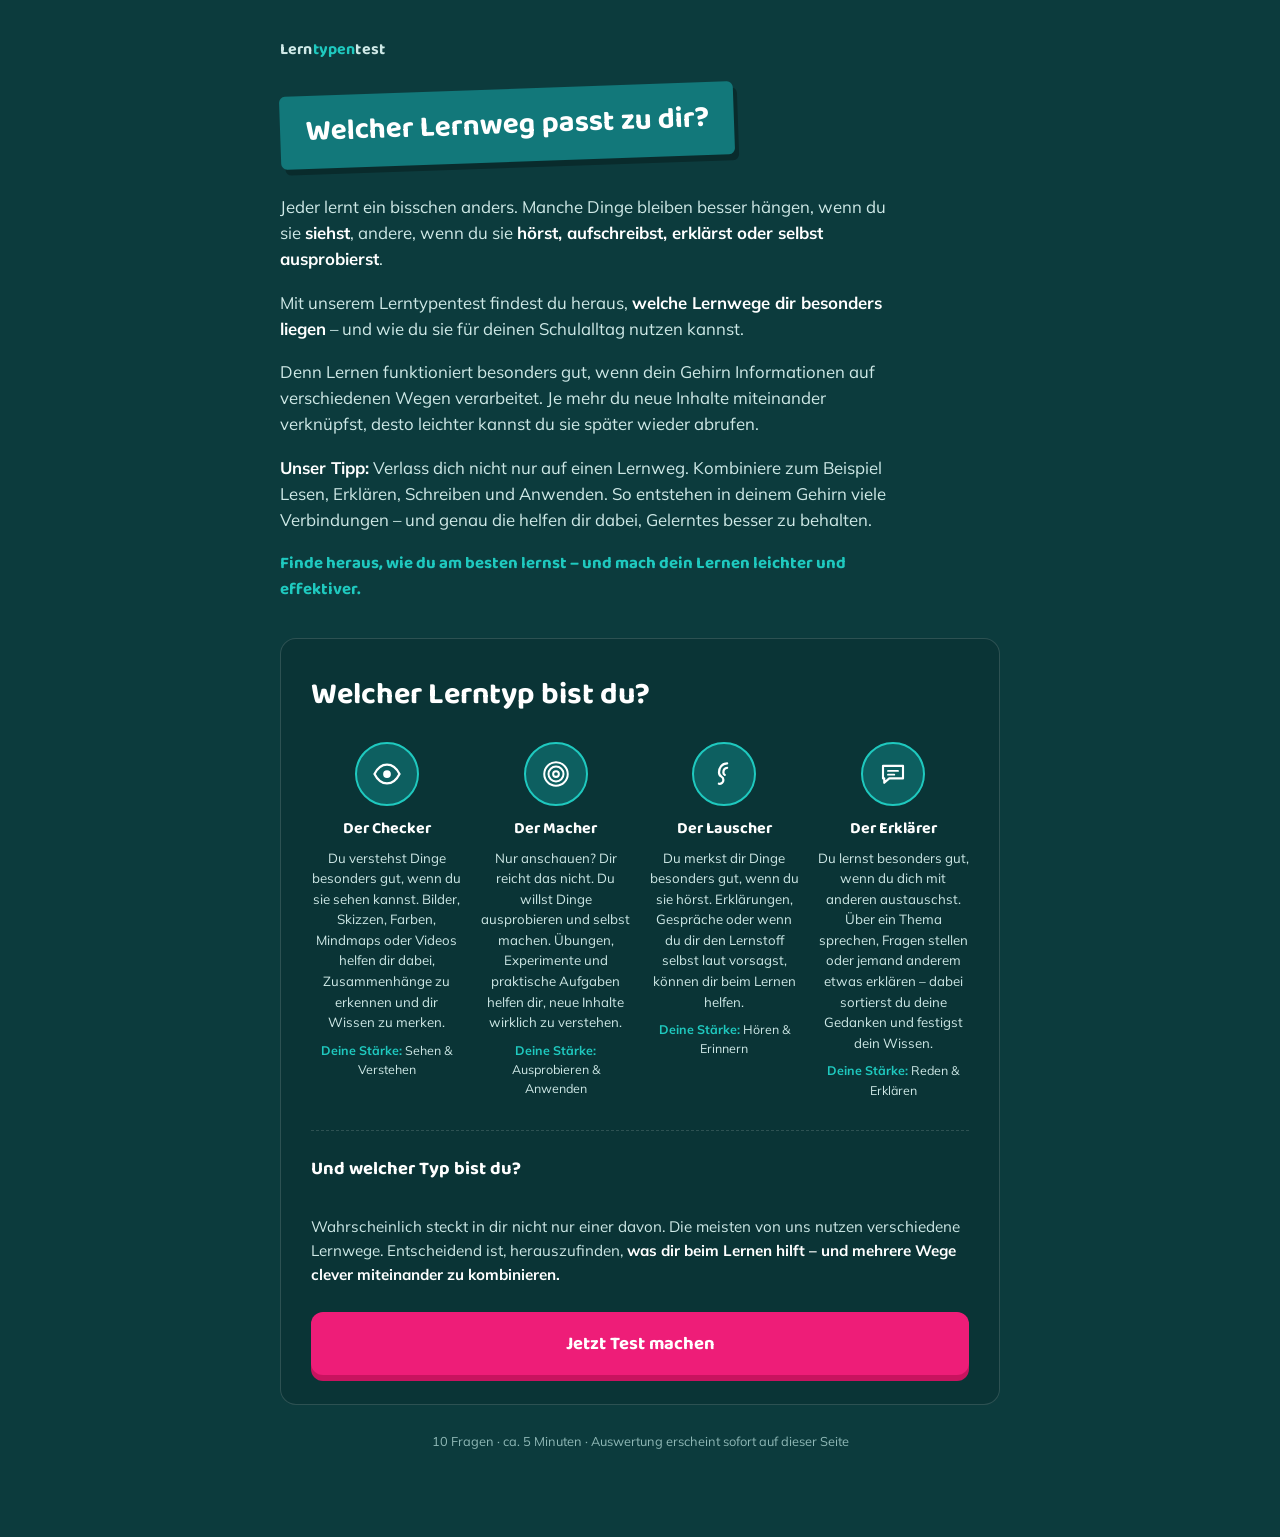
==== index.html @ 50be7464 "Auswertungstexte aller vier Lerntypen überarbeiten Jede Ergebnisseite folgt jetzt der neuen Struktur" ====
<!DOCTYPE html>
<html lang="de">
<head>
<meta charset="UTF-8">
<meta name="viewport" content="width=device-width, initial-scale=1.0">
<title>Lerntypentest</title>
<meta name="description" content="Finde in wenigen Minuten heraus, ob du Checker, Macher, Lauscher oder Schnacker bist – mit sofortiger Auswertung direkt auf der Seite.">
<link rel="preconnect" href="https://fonts.googleapis.com">
<link rel="preconnect" href="https://fonts.gstatic.com" crossorigin>
<link href="https://fonts.googleapis.com/css2?family=Baloo+2:wght@500;600;700;800&family=Mulish:ital,wght@0,400;0,500;0,600;0,700;1,500&family=IBM+Plex+Mono:wght@600&display=swap" rel="stylesheet">
<style>
  :root{
    --bg:#0c3b3d;
    --bg-2:#12787a;
    --bg-2-deep:#0d5f60;
    --panel-dark:#092d2e;
    --panel-dark-2:#0a3436;
    --ink:#ffffff;
    --ink-soft:#cfe9e7;
    --ink-mute:#8fb8b6;
    --accent-pink:#ee1d78;
    --accent-pink-strong:#c8135f;
    --teal-pop:#1fc9bf;
    --line:rgba(255,255,255,.14);
    --focus:#1fc9bf;
    --shadow-tag: 4px 6px 0 rgba(0,0,0,.28);
  }

  *{box-sizing:border-box;}
  html,body{background:var(--bg);}
  body{
    margin:0;
    color:var(--ink);
    font-family:'Mulish', system-ui, sans-serif;
    line-height:1.55;
    -webkit-font-smoothing:antialiased;
  }
  .wrap{
    max-width:760px;
    margin:0 auto;
    padding:2.4rem 1.25rem 4.5rem;
  }
  h1,h2,h3,.display{
    font-family:'Baloo 2', system-ui, sans-serif;
    text-wrap:balance;
  }

  .brand{
    font-family:'Baloo 2', system-ui, sans-serif;
    font-weight:700;
    font-size:1rem;
    color:var(--ink-soft);
    margin-bottom:1.6rem;
    letter-spacing:.01em;
  }
  .brand span{color:var(--teal-pop);}

  /* ---- Intro ---- */
  #screen-intro{display:block;}
  .tag-banner{
    display:inline-block;
    background:var(--bg-2);
    color:var(--ink);
    font-family:'Baloo 2', system-ui, sans-serif;
    font-weight:700;
    font-size:clamp(1.3rem, 4vw, 1.85rem);
    padding:.85rem 1.6rem;
    border-radius:6px;
    transform:rotate(-2deg);
    box-shadow:var(--shadow-tag);
    margin:0 0 2rem;
  }
  .intro-copy p{
    color:var(--ink-soft);
    font-size:1.05rem;
    max-width:62ch;
    margin:0 0 1.1rem;
  }
  .intro-copy p:last-child{margin-bottom:0;}
  .intro-copy strong{color:var(--ink); font-weight:700;}
  .intro-copy .intro-callout{
    color:var(--ink);
    font-family:'Baloo 2', system-ui, sans-serif;
    font-weight:600;
    font-size:1.05rem;
  }
  .intro-callout strong{color:var(--teal-pop);}

  .type-panel{
    background:var(--panel-dark-2);
    border:1px solid var(--line);
    border-radius:16px;
    padding:2rem 1.9rem 1.8rem;
    margin:2.2rem 0 1.7rem;
  }
  .type-panel h2{
    font-size:clamp(1.5rem,4vw,1.9rem);
    margin:0 0 1.5rem;
  }
  .type-grid{
    display:grid;
    grid-template-columns:repeat(4,1fr);
    gap:1.1rem;
    margin-bottom:1.9rem;
  }
  @media (max-width:640px){ .type-grid{grid-template-columns:repeat(2,1fr);} }
  .type-item{text-align:center;}
  .type-icon{
    width:64px; height:64px;
    margin:0 auto .7rem;
    border-radius:50%;
    background:var(--bg-2-deep);
    border:2px solid var(--teal-pop);
    display:flex; align-items:center; justify-content:center;
  }
  .type-item h3{
    font-size:1rem;
    margin:0 0 .35rem;
  }
  .type-item p{
    font-size:.83rem;
    color:var(--ink-soft);
    margin:0;
  }
  .type-item .type-strength{
    margin-top:.5rem;
    font-size:.78rem;
  }
  .type-item .type-strength strong{color:var(--teal-pop);}

  .type-outro{
    margin:0 0 1.6rem;
    padding-top:1.5rem;
    border-top:1px dashed var(--line);
    color:var(--ink-soft);
    font-size:.95rem;
  }
  .type-outro strong{color:var(--ink); font-weight:700;}
  .type-outro > strong:first-child{
    display:block;
    font-family:'Baloo 2', system-ui, sans-serif;
    font-size:1.15rem;
    color:var(--ink);
    margin-bottom:.5rem;
  }

  button.cta{
    display:block;
    width:100%;
    font-family:'Baloo 2', system-ui, sans-serif;
    font-weight:700;
    font-size:1.15rem;
    color:var(--ink);
    background:var(--accent-pink);
    border:none;
    border-radius:12px;
    padding:1.05rem 1.5rem;
    cursor:pointer;
    box-shadow:0 6px 0 var(--accent-pink-strong);
    transition:transform .12s ease, box-shadow .12s ease;
  }
  button.cta:hover{transform:translateY(2px); box-shadow:0 4px 0 var(--accent-pink-strong);}
  button.cta:active{transform:translateY(6px); box-shadow:0 0 0 var(--accent-pink-strong);}
  button.cta:focus-visible{outline:3px solid var(--focus); outline-offset:3px;}

  .fineprint{
    font-size:.8rem;
    color:var(--ink-mute);
    text-align:center;
    margin-top:1rem;
  }

  /* ---- Quiz ---- */
  #screen-quiz{display:none;}
  .quiz-card{
    border-radius:16px;
    overflow:hidden;
    border:1px solid var(--line);
  }
  .quiz-question{
    background:var(--bg-2);
    display:flex;
    align-items:center;
    gap:1.4rem;
    padding:1.9rem 1.9rem;
  }
  .quiz-number{
    flex:none;
    width:64px; height:64px;
    border-radius:50%;
    background:var(--panel-dark);
    color:var(--ink);
    font-family:'Baloo 2', system-ui, sans-serif;
    font-weight:700;
    font-size:1.7rem;
    display:flex; align-items:center; justify-content:center;
  }
  .quiz-question p{
    margin:0;
    font-family:'Baloo 2', system-ui, sans-serif;
    font-weight:600;
    font-size:1.2rem;
    line-height:1.3;
  }
  .quiz-answers{
    background:var(--panel-dark);
    padding:1.7rem 1.9rem 1.9rem;
  }
  .answers-label{
    font-size:.85rem;
    color:var(--ink-mute);
    margin:0 0 1rem;
  }
  .option{
    display:flex;
    align-items:flex-start;
    gap:.7rem;
    padding:.6rem 0;
    cursor:pointer;
  }
  .option input{
    appearance:none;
    -webkit-appearance:none;
    width:20px; height:20px; flex:none;
    margin-top:.15rem;
    border-radius:50%;
    border:2px solid var(--ink-mute);
    background:transparent;
    display:grid; place-items:center;
    cursor:pointer;
  }
  .option input::after{
    content:"";
    width:10px; height:10px;
    border-radius:50%;
    background:var(--teal-pop);
    transform:scale(0);
    transition:transform .12s ease;
  }
  .option input:checked{border-color:var(--teal-pop);}
  .option input:checked::after{transform:scale(1);}
  .option input:focus-visible{outline:3px solid var(--focus); outline-offset:2px;}
  .option p{margin:0; font-size:1rem; color:var(--ink);}

  .quiz-next{
    margin-top:1.4rem;
    display:flex;
    align-items:center;
    justify-content:center;
    gap:.5rem;
    font-family:'Baloo 2', system-ui, sans-serif;
    font-weight:700;
    font-size:1.05rem;
    color:var(--ink);
    background:var(--bg-2);
    border:none;
    border-radius:11px;
    padding:.85rem 2.2rem;
    cursor:pointer;
    margin-left:auto;
    margin-right:auto;
    width:max-content;
    box-shadow:0 5px 0 var(--bg-2-deep);
    transition:transform .12s ease, box-shadow .12s ease, opacity .12s ease;
  }
  .quiz-next:disabled{opacity:.4; cursor:not-allowed;}
  .quiz-next:not(:disabled):hover{transform:translateY(2px); box-shadow:0 3px 0 var(--bg-2-deep);}
  .quiz-next:focus-visible{outline:3px solid var(--focus); outline-offset:3px;}

  .quiz-back{
    display:block;
    margin:.9rem auto 0;
    background:none;
    border:none;
    color:var(--ink-mute);
    font-family:'Mulish', sans-serif;
    font-size:.85rem;
    cursor:pointer;
    text-decoration:underline;
  }
  .quiz-back:disabled{visibility:hidden;}

  .dots{
    display:flex;
    justify-content:center;
    gap:.5rem;
    margin-top:1.5rem;
  }
  .dot{
    width:10px; height:10px;
    border-radius:50%;
    background:rgba(255,255,255,.25);
  }
  .dot.done{background:var(--ink-soft);}
  .dot.active{background:var(--teal-pop); transform:scale(1.25);}

  /* ---- Results ---- */
  #screen-results{display:none;}
  .stack{display:flex; flex-direction:column; gap:1.4rem;}
  .result-hero{
    background:var(--panel-dark-2);
    border:1px solid var(--line);
    border-radius:16px;
    padding:2.1rem 1.9rem;
  }
  .result-eyebrow{
    font-size:.85rem;
    color:var(--teal-pop);
    font-weight:700;
    text-transform:uppercase;
    letter-spacing:.06em;
    margin:0 0 .5rem;
  }
  .result-title{
    font-size:clamp(1.5rem,4.5vw,1.9rem);
    margin:0 0 .3rem;
  }
  .result-title em{color:var(--teal-pop); font-style:normal;}
  .result-name-row{
    display:flex;
    align-items:center;
    gap:1.2rem;
    margin-bottom:1.5rem;
  }
  @media (max-width:480px){ .result-name-row{flex-direction:column; align-items:flex-start; gap:.8rem;} }
  .result-icon{
    flex:none;
    width:76px; height:76px;
    border-radius:50%;
    background:var(--bg-2-deep);
    border:3px solid var(--teal-pop);
    display:flex; align-items:center; justify-content:center;
  }
  .result-tagline{
    font-family:'Baloo 2', system-ui, sans-serif;
    font-weight:600;
    font-size:1.05rem;
    color:var(--teal-pop);
    margin:0;
  }
  .result-desc{color:var(--ink-soft); margin:0 0 1.6rem;}
  .result-desc p{margin:0 0 1rem;}
  .result-desc p:last-child{margin-bottom:0;}
  .result-tips-heading{
    font-family:'Baloo 2', system-ui, sans-serif;
    font-weight:700;
    font-size:1.05rem;
    margin:0 0 .9rem;
  }
  .tips-list li strong{color:var(--ink);}
  .result-important{
    color:var(--ink-soft);
    margin:0 0 1.5rem;
  }
  .result-important p{margin:0 0 .8rem;}
  .result-important p:last-child{margin-bottom:0;}
  .result-strength{
    color:var(--ink-mute);
    font-size:.9rem;
    margin:0;
    padding-top:1.2rem;
    border-top:1px dashed var(--line);
  }
  .result-strength strong{color:var(--ink);}

  .chart-card{
    background:var(--panel-dark-2);
    border:1px solid var(--line);
    border-radius:16px;
    padding:1.8rem 1.9rem;
  }
  .chart-card h3{font-size:1.05rem; margin:0 0 1.15rem;}
  .bar-row{margin-bottom:1.05rem; display:flex; align-items:center; gap:.8rem;}
  .bar-row:last-child{margin-bottom:0;}
  .bar-icon{
    width:34px; height:34px; flex:none;
    border-radius:50%;
    background:var(--bg-2-deep);
    display:flex; align-items:center; justify-content:center;
  }
  .bar-body{flex:1; min-width:0;}
  .bar-label{
    display:flex; align-items:center;
    font-family:'Baloo 2', system-ui, sans-serif;
    font-weight:600;
    font-size:.9rem;
    margin-bottom:.3rem;
  }
  .bar-label .pct{
    margin-left:auto;
    font-family:'IBM Plex Mono', monospace;
    font-variant-numeric:tabular-nums;
    font-size:.85rem;
    color:var(--ink-mute);
  }
  .bar-track{
    height:11px;
    background:var(--panel-dark);
    border-radius:8px;
    overflow:hidden;
  }
  .bar-fill{
    height:100%;
    width:0%;
    border-radius:8px 4px 4px 8px;
    background:var(--teal-pop);
    transition:width .7s cubic-bezier(.2,.7,.3,1);
  }
  .bar-row.top .bar-fill{background:var(--accent-pink);}
  .bar-row.top .bar-label{color:var(--accent-pink);}

  .tips-list{margin:0 0 1.2rem; padding-left:1.2rem; color:var(--ink-soft);}
  .tips-list li{margin-bottom:.55rem;}
  .tips-list li:last-child{margin-bottom:0;}

  .restart-row{display:flex; justify-content:center; margin-top:.2rem;}
  button.ghost-restart{
    font-family:'Mulish', sans-serif;
    font-weight:700;
    font-size:.9rem;
    color:var(--ink-soft);
    background:none;
    border:1.5px solid var(--line);
    border-radius:10px;
    padding:.7rem 1.3rem;
    cursor:pointer;
  }
  button.ghost-restart:hover{border-color:var(--teal-pop); color:var(--ink);}
  button.ghost-restart:focus-visible{outline:3px solid var(--focus); outline-offset:2px;}

  @media (prefers-reduced-motion: reduce){
    .bar-fill, .quiz-next, button.cta{transition:none;}
  }
</style>
</head>
<body>
<div class="wrap">

  <div class="brand">Lern<span>typen</span>test</div>

  <!-- INTRO -->
  <section id="screen-intro">
    <div class="tag-banner">Welcher Lernweg passt zu dir?</div>

    <div class="intro-copy">
      <p>Jeder lernt ein bisschen anders. Manche Dinge bleiben besser hängen, wenn du sie <strong>siehst</strong>, andere, wenn du sie <strong>hörst, aufschreibst, erklärst oder selbst ausprobierst</strong>.</p>
      <p>Mit unserem Lerntypentest findest du heraus, <strong>welche Lernwege dir besonders liegen</strong> – und wie du sie für deinen Schulalltag nutzen kannst.</p>
      <p>Denn Lernen funktioniert besonders gut, wenn dein Gehirn Informationen auf verschiedenen Wegen verarbeitet. Je mehr du neue Inhalte miteinander verknüpfst, desto leichter kannst du sie später wieder abrufen.</p>
      <p><strong>Unser Tipp:</strong> Verlass dich nicht nur auf einen Lernweg. Kombiniere zum Beispiel Lesen, Erklären, Schreiben und Anwenden. So entstehen in deinem Gehirn viele Verbindungen – und genau die helfen dir dabei, Gelerntes besser zu behalten.</p>
      <p class="intro-callout"><strong>Finde heraus, wie du am besten lernst – und mach dein Lernen leichter und effektiver.</strong></p>
    </div>

    <div class="type-panel">
      <h2>Welcher Lerntyp bist du?</h2>
      <div class="type-grid" id="type-grid"></div>
      <p class="type-outro"><strong>Und welcher Typ bist du?</strong><br>Wahrscheinlich steckt in dir nicht nur einer davon. Die meisten von uns nutzen verschiedene Lernwege. Entscheidend ist, herauszufinden, <strong>was dir beim Lernen hilft – und mehrere Wege clever miteinander zu kombinieren.</strong></p>
      <button class="cta" id="start-test" type="button">Jetzt Test machen</button>
    </div>
    <p class="fineprint">10 Fragen &middot; ca. 5 Minuten &middot; Auswertung erscheint sofort auf dieser Seite</p>
  </section>

  <!-- QUIZ -->
  <section id="screen-quiz">
    <div class="quiz-card">
      <div class="quiz-question">
        <div class="quiz-number" id="quiz-number">1</div>
        <p id="quiz-text"></p>
      </div>
      <div class="quiz-answers">
        <p class="answers-label">Markiere die zutreffende Antwort</p>
        <div id="quiz-options"></div>
      </div>
    </div>
    <button class="quiz-next" id="btn-next" type="button" disabled>weiter <span aria-hidden="true">›</span></button>
    <button class="quiz-back" id="btn-back" type="button">‹ eine Frage zurück</button>
    <div class="dots" id="dots"></div>
  </section>

  <!-- RESULTS -->
  <section id="screen-results">
    <div class="stack">
      <div class="result-hero">
        <p class="result-eyebrow">Deine Auswertung</p>
        <div id="result-body"></div>
      </div>

      <div class="chart-card">
        <h3>Deine Lerntypen im Überblick</h3>
        <div id="bars"></div>
      </div>

      <div class="restart-row">
        <button class="ghost-restart" id="btn-restart" type="button">Test neu starten</button>
      </div>
    </div>
  </section>

</div>

<script>
(function(){
  "use strict";

  // ---- Icons ----
  const ICONS = {
    checker: '<svg width="30" height="30" viewBox="0 0 24 24" fill="none"><path d="M2 12C4.5 7 8 4.5 12 4.5S19.5 7 22 12c-2.5 5-6 7.5-10 7.5S4.5 17 2 12Z" stroke="#fff" stroke-width="1.8"/><circle cx="12" cy="12" r="3.1" fill="#fff"/></svg>',
    macher: '<svg width="30" height="30" viewBox="0 0 24 24" fill="none"><circle cx="12" cy="12" r="2.3" stroke="#fff" stroke-width="1.6"/><circle cx="12" cy="12" r="6" stroke="#fff" stroke-width="1.6"/><circle cx="12" cy="12" r="9.4" stroke="#fff" stroke-width="1.6"/></svg>',
    lauscher: '<svg width="30" height="30" viewBox="0 0 24 24" fill="none"><path d="M14.5 3.5C10 3.5 8 7.5 8 10.5c0 2 1 3 2 3.6 1 .6 1.5 1.4 1.5 2.6 0 2-1.6 3.3-3.6 3.1" stroke="#fff" stroke-width="1.8" stroke-linecap="round"/><path d="M14.5 7c-2 0-3 2-3 3.7 0 1 .5 1.6 1.1 2" stroke="#fff" stroke-width="1.8" stroke-linecap="round"/></svg>',
    schnacker: '<svg width="30" height="30" viewBox="0 0 24 24" fill="none"><path d="M4 5.5h16v10H9l-4 3.5v-3.5H4v-10Z" stroke="#fff" stroke-width="1.7" stroke-linejoin="round"/><path d="M8 9.5h8M8 12.5h5" stroke="#fff" stroke-width="1.5" stroke-linecap="round"/></svg>'
  };

  const TYPES = {
    checker:{
      name:'Checker', name_key:'visuell',
      short:'Du verstehst Dinge besonders gut, wenn du sie sehen kannst. Bilder, Skizzen, Farben, Mindmaps oder Videos helfen dir dabei, Zusammenhänge zu erkennen und dir Wissen zu merken.',
      strength:'Sehen &amp; Verstehen',
      tagline:'Lernen durch Sehen liegt dir besonders.',
      paragraphs:[
        'Du verstehst Dinge besonders gut, wenn du sie vor dir sehen kannst. Bilder, Skizzen, Grafiken, Farben oder Videos helfen dir dabei, Zusammenhänge zu erkennen und neue Informationen zu ordnen.',
        'Mach dir den Lernstoff deshalb sichtbar. Statt eine Seite immer wieder nur zu lesen, kannst du wichtige Informationen markieren, Zusammenhänge aufzeichnen oder aus einem komplizierten Thema eine übersichtliche Skizze machen.'
      ],
      tipsHeading:'Das kannst du beim Lernen ausprobieren:',
      tips:[
        {lead:'Markiere Wichtiges:', text:'Hebe Schlüsselbegriffe und zentrale Informationen hervor. Aber Vorsicht: Wenn am Ende alles bunt ist, hilft dir das nicht weiter. Weniger ist mehr!'},
        {lead:'Arbeite mit Farben:', text:'Gib bestimmten Farben eine Bedeutung. Zum Beispiel eine Farbe für wichtige Begriffe und eine andere für Beispiele oder Formeln.'},
        {lead:'Nutze Symbole:', text:'Kleine Zeichen und Symbole auf Karteikarten oder in deinen Notizen können dir helfen, Informationen schneller zu erkennen und zuzuordnen.'},
        {lead:'Erstelle Mindmaps:', text:'Ordne ein Thema rund um einen zentralen Begriff an und verbinde die einzelnen Informationen miteinander. So kannst du Zusammenhänge auf einen Blick erkennen.'},
        {lead:'Mach aus Wissen Bilder:', text:'Denk dir zu schwierigen Begriffen oder Fakten ein passendes Bild aus. Je ungewöhnlicher oder lustiger die Vorstellung ist, desto leichter kann sie im Gedächtnis bleiben.'},
        {lead:'Zeichne Zusammenhänge:', text:'Pfeile, Kästen, kleine Skizzen oder einfache Schaubilder können aus einer langen Textseite eine verständliche Übersicht machen.'},
        {lead:'Sorge für Übersicht:', text:'Ein aufgeräumter Arbeitsplatz kann dabei helfen, unnötige Ablenkungen aus deinem Blickfeld zu entfernen. Auf den Tisch kommt am besten nur das, was du gerade zum Lernen brauchst.'}
      ],
      importantHeading:'Wichtig zu wissen',
      importantParagraphs:[
        'Auch wenn dir Lernen durch Sehen besonders liegt, solltest du nicht ausschließlich auf Bilder, Farben und Grafiken setzen.',
        'Kombiniere verschiedene Lernwege: anschauen, zuhören, erklären, aufschreiben und selbst ausprobieren.',
        'Je aktiver du dich mit einem Lernstoff beschäftigst und je mehr sinnvolle Verbindungen du zu deinem vorhandenen Wissen herstellst, desto leichter kannst du ihn später wieder abrufen.'
      ],
      resultStrength:'Sehen &amp; Strukturieren'
    },
    macher:{
      name:'Macher', name_key:'motorisch',
      short:'Nur anschauen? Dir reicht das nicht. Du willst Dinge ausprobieren und selbst machen. Übungen, Experimente und praktische Aufgaben helfen dir, neue Inhalte wirklich zu verstehen.',
      strength:'Ausprobieren &amp; Anwenden',
      tagline:'Lernen durch Ausprobieren liegt dir besonders.',
      paragraphs:[
        'Learning by doing passt zu dir: Du verstehst Dinge besonders gut, wenn du selbst aktiv wirst, etwas ausprobierst und Wissen direkt anwendest.',
        'Nur dasitzen und zuhören? Das kann für dich schnell anstrengend werden. Viel leichter fällt dir das Lernen, wenn Bewegung ins Spiel kommt oder du selbst etwas tun kannst. Experimente, praktische Übungen, Modelle oder kleine Aktionen helfen dir dabei, neue Inhalte zu verstehen und im Gedächtnis zu verankern.'
      ],
      tipsHeading:'Das kannst du beim Lernen ausprobieren:',
      tips:[
        {lead:'Lernen in Bewegung:', text:'Lauf beim Auswendiglernen durch dein Zimmer. Verbinde bestimmte Stellen oder Bewegungen mit einzelnen Begriffen oder Lerninhalten.'},
        {lead:'Mach Wissen sichtbar:', text:'Stelle Abläufe mit Gegenständen nach, baue ein Modell oder nutze deine Hände, um dir Zusammenhänge klarzumachen.'},
        {lead:'Gesten als Gedächtnisstütze:', text:'Verbinde wichtige Begriffe mit einer bestimmten Bewegung. Die Bewegung kann dir später helfen, dich wieder an den Inhalt zu erinnern.'},
        {lead:'Vom Wissen ins Tun:', text:'Rechne Aufgaben, führe kleine Experimente durch oder probiere eine Methode direkt aus. Für dich gilt besonders: Nicht nur anschauen – anwenden!'},
        {lead:'Bewegte Lernpausen:', text:'Nutze kurze Pausen, um aufzustehen, dich zu bewegen oder ein paar Schritte zu gehen. Danach kann dein Kopf wieder konzentrierter weiterarbeiten.'}
      ],
      importantHeading:'Wichtig zu wissen',
      importantParagraphs:[
        'Auch wenn dir Lernen durch Bewegung und Ausprobieren besonders liegt, solltest du dich nicht darauf beschränken.',
        'Kombiniere verschiedene Lernwege: anschauen, zuhören, erklären, aufschreiben und selbst ausprobieren.',
        'Je mehr Wege du beim Lernen nutzt, desto mehr Möglichkeiten gibst du deinem Gehirn, neues Wissen zu verarbeiten und wieder abzurufen.'
      ],
      resultStrength:'Ausprobieren &amp; Anwenden'
    },
    lauscher:{
      name:'Lauscher', name_key:'auditiv',
      short:'Du merkst dir Dinge besonders gut, wenn du sie hörst. Erklärungen, Gespräche oder wenn du dir den Lernstoff selbst laut vorsagst, können dir beim Lernen helfen.',
      strength:'Hören &amp; Erinnern',
      tagline:'Lernen durch Hören liegt dir besonders.',
      paragraphs:[
        'Du kannst dir Dinge gut merken, wenn du sie hörst, erklärt bekommst oder selbst laut aussprichst. Wenn jemand einen komplizierten Zusammenhang verständlich erklärt, macht es bei dir oft schneller „Klick", als wenn du ihn nur im Schulbuch liest.',
        'Auch deine eigene Stimme kannst du beim Lernen nutzen. Erkläre dir den Lernstoff selbst, sprich wichtige Begriffe laut aus oder erzähle mit deinen eigenen Worten, was du gerade gelernt hast.'
      ],
      tipsHeading:'Das kannst du beim Lernen ausprobieren:',
      tips:[
        {text:'Lies dir wichtige Inhalte laut vor. So nimmst du den Lernstoff nicht nur über das Lesen, sondern zusätzlich über das Hören auf.'},
        {lead:'Erklär es dir selbst:', text:'Stell dir vor, du müsstest jemand anderem das Thema erklären. Sprich deine Erklärung laut aus – möglichst mit deinen eigenen Worten.'},
        {lead:'Mach deine eigenen Lern-Audios:', text:'Nimm Zusammenfassungen, Vokabeln oder wichtige Begriffe mit dem Smartphone auf und hör sie dir später noch einmal an.'},
        {lead:'Nutze Audioangebote:', text:'Podcasts, Hörtexte und Erklärvideos können eine gute Ergänzung sein – besonders beim Sprachenlernen und für die richtige Aussprache.'},
        {lead:'Frag nach Erklärungen:', text:'Wenn du etwas nicht verstehst, lass es dir erklären. Manchmal reicht ein anderer Satz oder ein anderes Beispiel und plötzlich wird es klar.'},
        {lead:'Sorge für Ruhe:', text:'Geräusche können deine Aufmerksamkeit schnell auf sich ziehen. Teste deshalb, ob du dich in einer ruhigen Umgebung besser konzentrieren kannst.'}
      ],
      importantHeading:'Wichtig zu wissen',
      importantParagraphs:[
        'Auch wenn dir Lernen durch Hören besonders liegt, solltest du andere Lernwege nicht außer Acht lassen.',
        'Kombiniere zum Beispiel Hören mit Aufschreiben, Anschauen, Erklären und Anwenden. So beschäftigst du dich auf unterschiedliche Weise mit dem Lernstoff und kannst ihn besser verarbeiten.'
      ],
      resultStrength:'Hören &amp; Erklären'
    },
    schnacker:{
      name:'Erklärer', name_key:'kommunikativ',
      short:'Du lernst besonders gut, wenn du dich mit anderen austauschst. Über ein Thema sprechen, Fragen stellen oder jemand anderem etwas erklären – dabei sortierst du deine Gedanken und festigst dein Wissen.',
      strength:'Reden &amp; Erklären',
      tagline:'Lernen durch Austausch liegt dir besonders.',
      paragraphs:[
        'Du verstehst Dinge besonders gut, wenn du darüber sprechen, Fragen stellen und deine Gedanken mit anderen teilen kannst. Einfach nur lesen und auswendig lernen? Das reicht dir oft nicht.',
        'Wenn du jemandem einen Lernstoff mit deinen eigenen Worten erklärst, merkst du schnell, was du schon verstanden hast – und wo noch eine Lücke steckt. Gespräche und Diskussionen helfen dir dabei, deine Gedanken zu sortieren und Zusammenhänge besser zu verstehen.'
      ],
      tipsHeading:'Das kannst du beim Lernen ausprobieren:',
      tips:[
        {lead:'Erklär es jemandem:', text:'Schnapp dir einen Freund, eine Freundin oder jemanden aus deiner Familie und erkläre das Thema so, als wärst du selbst der Lehrer. Kannst du es verständlich erklären, hast du schon viel verstanden.'},
        {lead:'Lernt gemeinsam:', text:'Trefft euch zu zweit oder in einer kleinen Gruppe. Stellt euch gegenseitig Fragen, vergleicht eure Antworten und erklärt euch schwierige Stellen.'},
        {lead:'Mach eine Quizrunde:', text:'Schreibt Fragen zum aktuellen Lernstoff auf Karteikarten und legt sie verdeckt auf den Tisch. Zieht abwechselnd eine Karte und versucht, die Frage möglichst genau zu beantworten. Für eine richtige Antwort gibt es einen Punkt – und für eine besonders gute Erklärung vielleicht sogar einen Extrapunkt.'},
        {lead:'Stell Fragen:', text:'Wenn dir etwas unklar ist, frag nach. Eine gute Frage kann dir manchmal mehr bringen als zehn Minuten weiteres Lesen.'},
        {lead:'Diskutiere verschiedene Lösungen:', text:'Gerade bei schwierigen Aufgaben kann es helfen, unterschiedliche Lösungswege miteinander zu vergleichen. Erklärt euch gegenseitig, wie ihr auf eure Lösung gekommen seid.'}
      ],
      importantHeading:'Wichtig zu wissen',
      importantParagraphs:[
        'Auch wenn dir Lernen durch Austausch und Erklären besonders liegt, funktioniert gemeinsames Lernen nur dann gut, wenn ihr wirklich beim Thema bleibt.',
        'Und auch für dich gilt: Kombiniere verschiedene Lernwege. Anschauen, zuhören, aufschreiben, ausprobieren und erklären ergänzen sich.',
        'Je mehr du einen Lernstoff selbst verarbeitest und mit deinem vorhandenen Wissen verbindest, desto besser kannst du ihn verstehen und später wieder abrufen.'
      ],
      resultStrength:'Austauschen &amp; Erklären'
    }
  };

  const TYPE_ORDER = ['checker','macher','lauscher','schnacker'];

  // ---- Questions ----
  // Q1–Q10: 1:1 aus den Original-Screenshots übernommen.
  const QUESTIONS = [
    {
      type:'likert', target:'checker',
      text:'Egal ob eine Vokabeltabelle in Englisch, eine Grafik in Deutsch oder ein Diagramm in Mathe … Du kannst dir diese Dinge gut merken und anschließend selbst aufzeichnen.',
      options:[
        {label:'Ja, auf jeden Fall.', points:2},
        {label:'Ja, manchmal.', points:1},
        {label:'Nein, auf keinen Fall.', points:0}
      ]
    },
    {
      type:'forced',
      text:'Du möchtest ein YouTube Video drehen und hochladen, weißt aber nicht wie. Was machst du?',
      options:[
        {label:'Du suchst ein Tutorial auf YouTube, um zu sehen, wie es geht.', mapsTo:'lauscher'},
        {label:'Du liest es auf einer Internetseite nach.', mapsTo:'checker'},
        {label:'Du versuchst es einfach und probierst drauf los.', mapsTo:'macher'},
        {label:'Du fragst deinen Kumpel oder deine BFF, ob sie das schon mal gemacht haben.', mapsTo:'schnacker'}
      ]
    },
    {
      type:'likert', target:'schnacker',
      text:'Du unterhältst dich in der Pause immer gerne mit anderen darüber, was abgeht.',
      options:[
        {label:'Ja, auf jeden Fall.', points:2},
        {label:'Ja, manchmal.', points:1},
        {label:'Nein, auf keinen Fall.', points:0}
      ]
    },
    {
      type:'likert', target:'checker',
      text:'Dein Lehrer kaut morgens beim konzentrierten Denken auf einem Filzstift herum und malt sich selbst an. Kannst du dich am Abend noch erinnern, mit welcher Farbe der Lehrer seinen Mund angemalt hat?',
      options:[
        {label:'Ja, auf jeden Fall.', points:2},
        {label:'Ja, glaube schon.', points:1},
        {label:'Nein, auf keinen Fall.', points:0}
      ]
    },
    {
      type:'likert', target:'schnacker',
      text:'Sachen, die du in einer Diskussion mit anderen besprichst, kannst du dir immer viel besser vorstellen als gelesene Texte.',
      options:[
        {label:'Ja, auf jeden Fall.', points:2},
        {label:'Ja, denke schon.', points:1},
        {label:'Nein, auf keinen Fall.', points:0}
      ]
    },
    {
      type:'likert', target:'lauscher',
      text:'Wenn du einen Songtext auswendig lernen willst, hörst du dir lieber das ganze Lied an, anstatt dir den Text durchzulesen.',
      options:[
        {label:'Ja, auf jeden Fall.', points:2},
        {label:'Ja, glaub’ schon.', points:1},
        {label:'Nein, auf keinen Fall.', points:0}
      ]
    },
    {
      type:'forced',
      text:'Du planst eine Reise nach Las Vegas und bist dir noch unsicher über die genaue Route. Wie gehst du vor?',
      options:[
        {label:'Du fragst Leute, die schon dort waren.', mapsTo:'schnacker'},
        {label:'Du fliegst erstmal in die USA und schaust dann weiter.', mapsTo:'macher'},
        {label:'Du hörst einen Reisebericht im Internetradio.', mapsTo:'lauscher'},
        {label:'Du schnappst dir die Reiseführer aus den Bücherregalen von Freunden und der Bibliothek und verschaffst dir einen Überblick.', mapsTo:'checker'}
      ]
    },
    {
      type:'likert', target:'macher',
      text:'Wenn du dich bewegen kannst, während du lernst, geht es leichter und schneller.',
      options:[
        {label:'Ja, auf jeden Fall.', points:2},
        {label:'Ja, meistens.', points:1},
        {label:'Nein, auf keinen Fall.', points:0}
      ]
    },
    {
      type:'likert', target:'lauscher',
      text:'Mündliche Erklärungen verstehst du sehr gut, selbst wenn die Inhalte richtig kompliziert sind.',
      options:[
        {label:'Ja, auf jeden Fall.', points:2},
        {label:'Ja, manchmal.', points:1},
        {label:'Nein, auf keinen Fall.', points:0}
      ]
    },
    {
      type:'likert', target:'macher',
      text:'Am liebsten führst du Experimente selber durch, praktische Themen liegen dir am meisten.',
      options:[
        {label:'Ja, auf jeden Fall.', points:2},
        {label:'Ja, denke schon.', points:1},
        {label:'Nein, auf keinen Fall.', points:0}
      ]
    }
  ];

  function computeMaxPerType(){
    const max = {checker:0, macher:0, lauscher:0, schnacker:0};
    QUESTIONS.forEach(q => {
      if (q.type === 'likert'){
        max[q.target] += 2;
      } else {
        TYPE_ORDER.forEach(k => { max[k] += 1; });
      }
    });
    return max;
  }
  const MAX_PER_TYPE = computeMaxPerType();

  // ---- State ----
  let step = 0;
  const chosen = new Array(QUESTIONS.length).fill(null); // index of chosen option per question

  const $ = (sel) => document.querySelector(sel);
  const screenIntro = $('#screen-intro');
  const screenQuiz = $('#screen-quiz');
  const screenResults = $('#screen-results');

  function renderTypeGrid(){
    const grid = $('#type-grid');
    grid.innerHTML = TYPE_ORDER.map(key => {
      const t = TYPES[key];
      return '<div class="type-item">' +
        '<div class="type-icon">' + ICONS[key] + '</div>' +
        '<h3>Der ' + t.name + '</h3>' +
        '<p>' + t.short + '</p>' +
        '<p class="type-strength"><strong>Deine Stärke:</strong> ' + t.strength + '</p>' +
        '</div>';
    }).join('');
  }
  renderTypeGrid();

  function renderDots(){
    const dots = $('#dots');
    dots.innerHTML = QUESTIONS.map((_, i) => {
      let cls = 'dot';
      if (i < step) cls += ' done';
      if (i === step) cls += ' active';
      return '<span class="' + cls + '"></span>';
    }).join('');
  }

  function renderQuizStep(){
    const q = QUESTIONS[step];
    $('#quiz-number').textContent = step + 1;
    $('#quiz-text').textContent = q.text;

    const optionsEl = $('#quiz-options');
    optionsEl.innerHTML = '';
    q.options.forEach((opt, i) => {
      const row = document.createElement('label');
      row.className = 'option';
      const checked = chosen[step] === i;
      row.innerHTML = '<input type="radio" name="q' + step + '" value="' + i + '"' + (checked ? ' checked' : '') + '><p>' + opt.label + '</p>';
      row.querySelector('input').addEventListener('change', () => {
        chosen[step] = i;
        $('#btn-next').disabled = false;
      });
      optionsEl.appendChild(row);
    });

    $('#btn-next').disabled = chosen[step] === null;
    $('#btn-next').innerHTML = (step === QUESTIONS.length - 1 ? 'Auswertung anzeigen' : 'weiter') + ' <span aria-hidden="true">›</span>';
    $('#btn-back').disabled = step === 0;
    renderDots();
  }

  $('#start-test').addEventListener('click', () => {
    screenIntro.style.display = 'none';
    screenQuiz.style.display = 'block';
    step = 0;
    renderQuizStep();
    window.scrollTo({top:0, behavior:'auto'});
  });

  $('#btn-back').addEventListener('click', () => {
    if (step > 0){ step -= 1; renderQuizStep(); }
  });

  $('#btn-next').addEventListener('click', () => {
    if (chosen[step] === null) return;
    if (step < QUESTIONS.length - 1){
      step += 1;
      renderQuizStep();
    } else {
      showResults();
    }
  });

  $('#btn-restart').addEventListener('click', () => {
    chosen.fill(null);
    step = 0;
    screenResults.style.display = 'none';
    screenIntro.style.display = 'block';
    window.scrollTo({top:0, behavior:'auto'});
  });

  function computeScores(){
    const scores = {checker:0, macher:0, lauscher:0, schnacker:0};
    QUESTIONS.forEach((q, i) => {
      const answerIndex = chosen[i];
      if (answerIndex === null) return;
      const opt = q.options[answerIndex];
      if (q.type === 'likert'){
        scores[q.target] += opt.points;
      } else {
        scores[opt.mapsTo] += 1;
      }
    });
    return scores;
  }

  function computePercents(scores){
    const percents = {};
    TYPE_ORDER.forEach(k => { percents[k] = Math.round((scores[k] / MAX_PER_TYPE[k]) * 100); });
    return percents;
  }

  function determineTop(percents){
    const max = Math.max(...TYPE_ORDER.map(k => percents[k]));
    if (max === 0) return [];
    return TYPE_ORDER.filter(k => max - percents[k] <= 8);
  }

  function renderTip(tip){
    if (tip.lead) return '<li><strong>' + tip.lead + '</strong> ' + tip.text + '</li>';
    return '<li>' + tip.text + '</li>';
  }

  function showResults(){
    const scores = computeScores();
    const percents = computePercents(scores);
    const top = determineTop(percents);

    let bodyHtml;
    if (top.length === 0){
      bodyHtml =
        '<h2 class="result-title">Noch unklar</h2>' +
        '<div class="result-desc"><p>Es wurden noch keine eindeutigen Antworten gewertet. Mach den Test noch einmal und wähle bei jeder Frage die Antwort, die am besten zu dir passt.</p></div>';
    } else if (top.length === 1){
      const t = TYPES[top[0]];
      bodyHtml =
        '<div class="result-name-row">' +
          '<div class="result-icon">' + ICONS[top[0]] + '</div>' +
          '<div><h2 class="result-title">Der ' + t.name + '</h2><p class="result-tagline">' + t.tagline + '</p></div>' +
        '</div>' +
        '<div class="result-desc">' + t.paragraphs.map(p => '<p>' + p + '</p>').join('') + '</div>' +
        '<h3 class="result-tips-heading">' + t.tipsHeading + '</h3>' +
        '<ul class="tips-list">' + t.tips.map(renderTip).join('') + '</ul>' +
        '<h3 class="result-tips-heading">' + t.importantHeading + '</h3>' +
        '<div class="result-important">' + t.importantParagraphs.map(p => '<p>' + p + '</p>').join('') + '</div>' +
        '<p class="result-strength"><strong>Deine Stärke:</strong> ' + t.resultStrength + '</p>';
    } else {
      const names = top.map(k => TYPES[k].name).join('-');
      const mergedTips = top.flatMap(k => TYPES[k].tips).slice(0,6);
      const strengths = top.map(k => TYPES[k].name + ': ' + TYPES[k].resultStrength).join(' &middot; ');
      bodyHtml =
        '<div class="result-name-row">' +
          '<div class="result-icon">' + ICONS[top[0]] + '</div>' +
          '<div><h2 class="result-title">Du bist ein <em>' + names + '</em>-Mischtyp</h2><p class="result-tagline">Mehrere Lernwege liegen dir etwa gleich gut.</p></div>' +
        '</div>' +
        '<div class="result-desc">' + top.map(k => '<p>' + TYPES[k].tagline + ' ' + TYPES[k].paragraphs[0] + '</p>').join('') + '</div>' +
        '<h3 class="result-tips-heading">Das kannst du beim Lernen ausprobieren:</h3>' +
        '<ul class="tips-list">' + mergedTips.map(renderTip).join('') + '</ul>' +
        '<h3 class="result-tips-heading">Wichtig zu wissen</h3>' +
        '<div class="result-important"><p>Du profitierst von mehreren Lernwegen gleichzeitig – nutze das bewusst und wechsle zwischen den Strategien, je nachdem was du gerade lernst.</p></div>' +
        '<p class="result-strength"><strong>Deine Stärke:</strong> ' + strengths + '</p>';
    }

    $('#result-body').innerHTML = bodyHtml;

    const barsContainer = $('#bars');
    barsContainer.innerHTML = '';
    TYPE_ORDER.forEach(key => {
      const t = TYPES[key];
      const pct = percents[key];
      const isTop = top.includes(key);
      const row = document.createElement('div');
      row.className = 'bar-row' + (isTop ? ' top' : '');
      row.innerHTML =
        '<div class="bar-icon">' + ICONS[key] + '</div>' +
        '<div class="bar-body">' +
          '<div class="bar-label">Der ' + t.name + '<span class="pct">' + pct + '%</span></div>' +
          '<div class="bar-track"><div class="bar-fill" data-pct="' + pct + '"></div></div>' +
        '</div>';
      barsContainer.appendChild(row);
    });

    screenQuiz.style.display = 'none';
    screenResults.style.display = 'block';
    window.scrollTo({top:0, behavior:'auto'});

    requestAnimationFrame(() => {
      requestAnimationFrame(() => {
        document.querySelectorAll('.bar-fill').forEach(el => {
          el.style.width = el.getAttribute('data-pct') + '%';
        });
      });
    });
  }
})();
</script>
</body>
</html>
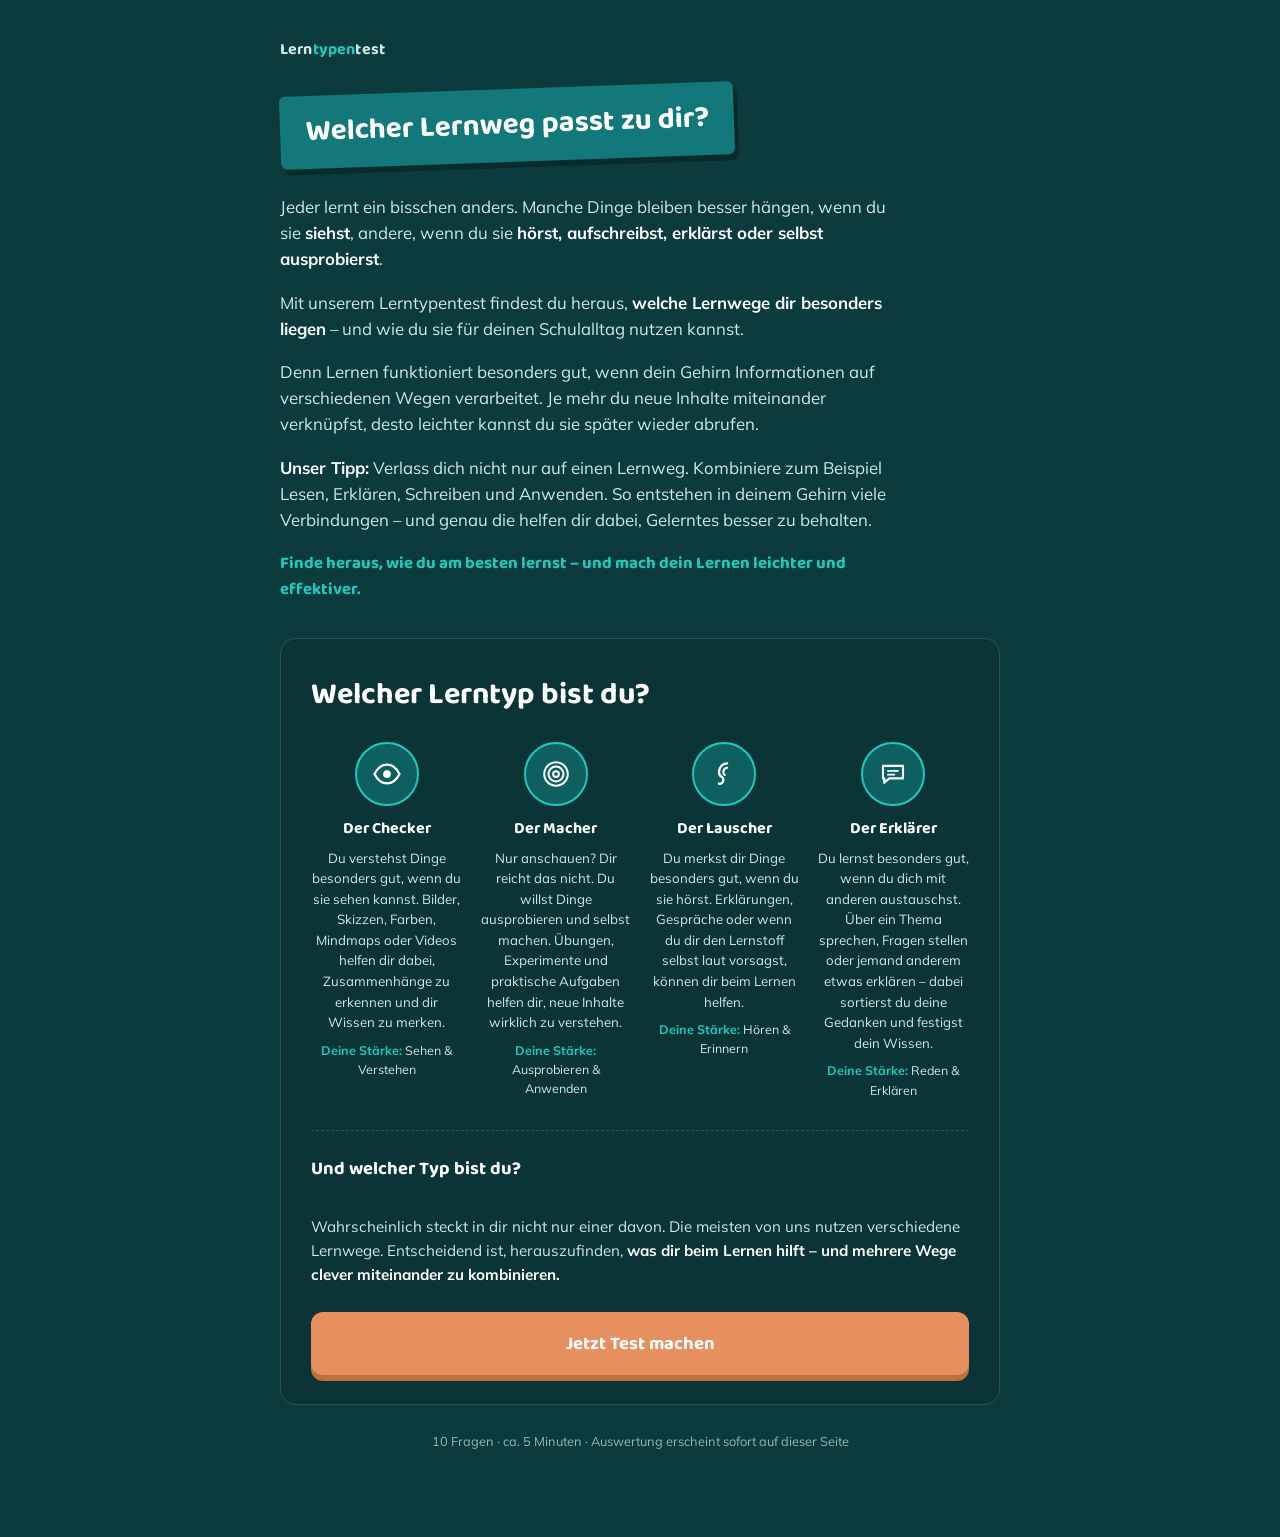
==== commit 3e1630b5: "Buttons auf ReinCampus-CI-Orange umstellen "Jetzt Test machen", "weiter" und "Test neu starten" nutz" ====
--- a/index.html
+++ b/index.html
@@ -20,6 +20,8 @@
     --ink-mute:#8fb8b6;
     --accent-pink:#ee1d78;
     --accent-pink-strong:#c8135f;
+    --accent-orange:#e6905f;
+    --accent-orange-strong:#c26f3f;
     --teal-pop:#1fc9bf;
     --line:rgba(255,255,255,.14);
     --focus:#1fc9bf;
@@ -151,16 +153,16 @@
     font-weight:700;
     font-size:1.15rem;
     color:var(--ink);
-    background:var(--accent-pink);
+    background:var(--accent-orange);
     border:none;
     border-radius:12px;
     padding:1.05rem 1.5rem;
     cursor:pointer;
-    box-shadow:0 6px 0 var(--accent-pink-strong);
+    box-shadow:0 6px 0 var(--accent-orange-strong);
     transition:transform .12s ease, box-shadow .12s ease;
   }
-  button.cta:hover{transform:translateY(2px); box-shadow:0 4px 0 var(--accent-pink-strong);}
-  button.cta:active{transform:translateY(6px); box-shadow:0 0 0 var(--accent-pink-strong);}
+  button.cta:hover{transform:translateY(2px); box-shadow:0 4px 0 var(--accent-orange-strong);}
+  button.cta:active{transform:translateY(6px); box-shadow:0 0 0 var(--accent-orange-strong);}
   button.cta:focus-visible{outline:3px solid var(--focus); outline-offset:3px;}
 
   .fineprint{
@@ -252,7 +254,7 @@
     font-weight:700;
     font-size:1.05rem;
     color:var(--ink);
-    background:var(--bg-2);
+    background:var(--accent-orange);
     border:none;
     border-radius:11px;
     padding:.85rem 2.2rem;
@@ -260,11 +262,11 @@
     margin-left:auto;
     margin-right:auto;
     width:max-content;
-    box-shadow:0 5px 0 var(--bg-2-deep);
+    box-shadow:0 5px 0 var(--accent-orange-strong);
     transition:transform .12s ease, box-shadow .12s ease, opacity .12s ease;
   }
   .quiz-next:disabled{opacity:.4; cursor:not-allowed;}
-  .quiz-next:not(:disabled):hover{transform:translateY(2px); box-shadow:0 3px 0 var(--bg-2-deep);}
+  .quiz-next:not(:disabled):hover{transform:translateY(2px); box-shadow:0 3px 0 var(--accent-orange-strong);}
   .quiz-next:focus-visible{outline:3px solid var(--focus); outline-offset:3px;}
 
   .quiz-back{
@@ -425,7 +427,7 @@
     padding:.7rem 1.3rem;
     cursor:pointer;
   }
-  button.ghost-restart:hover{border-color:var(--teal-pop); color:var(--ink);}
+  button.ghost-restart:hover{border-color:var(--accent-orange); color:var(--ink);}
   button.ghost-restart:focus-visible{outline:3px solid var(--focus); outline-offset:2px;}
 
   @media (prefers-reduced-motion: reduce){
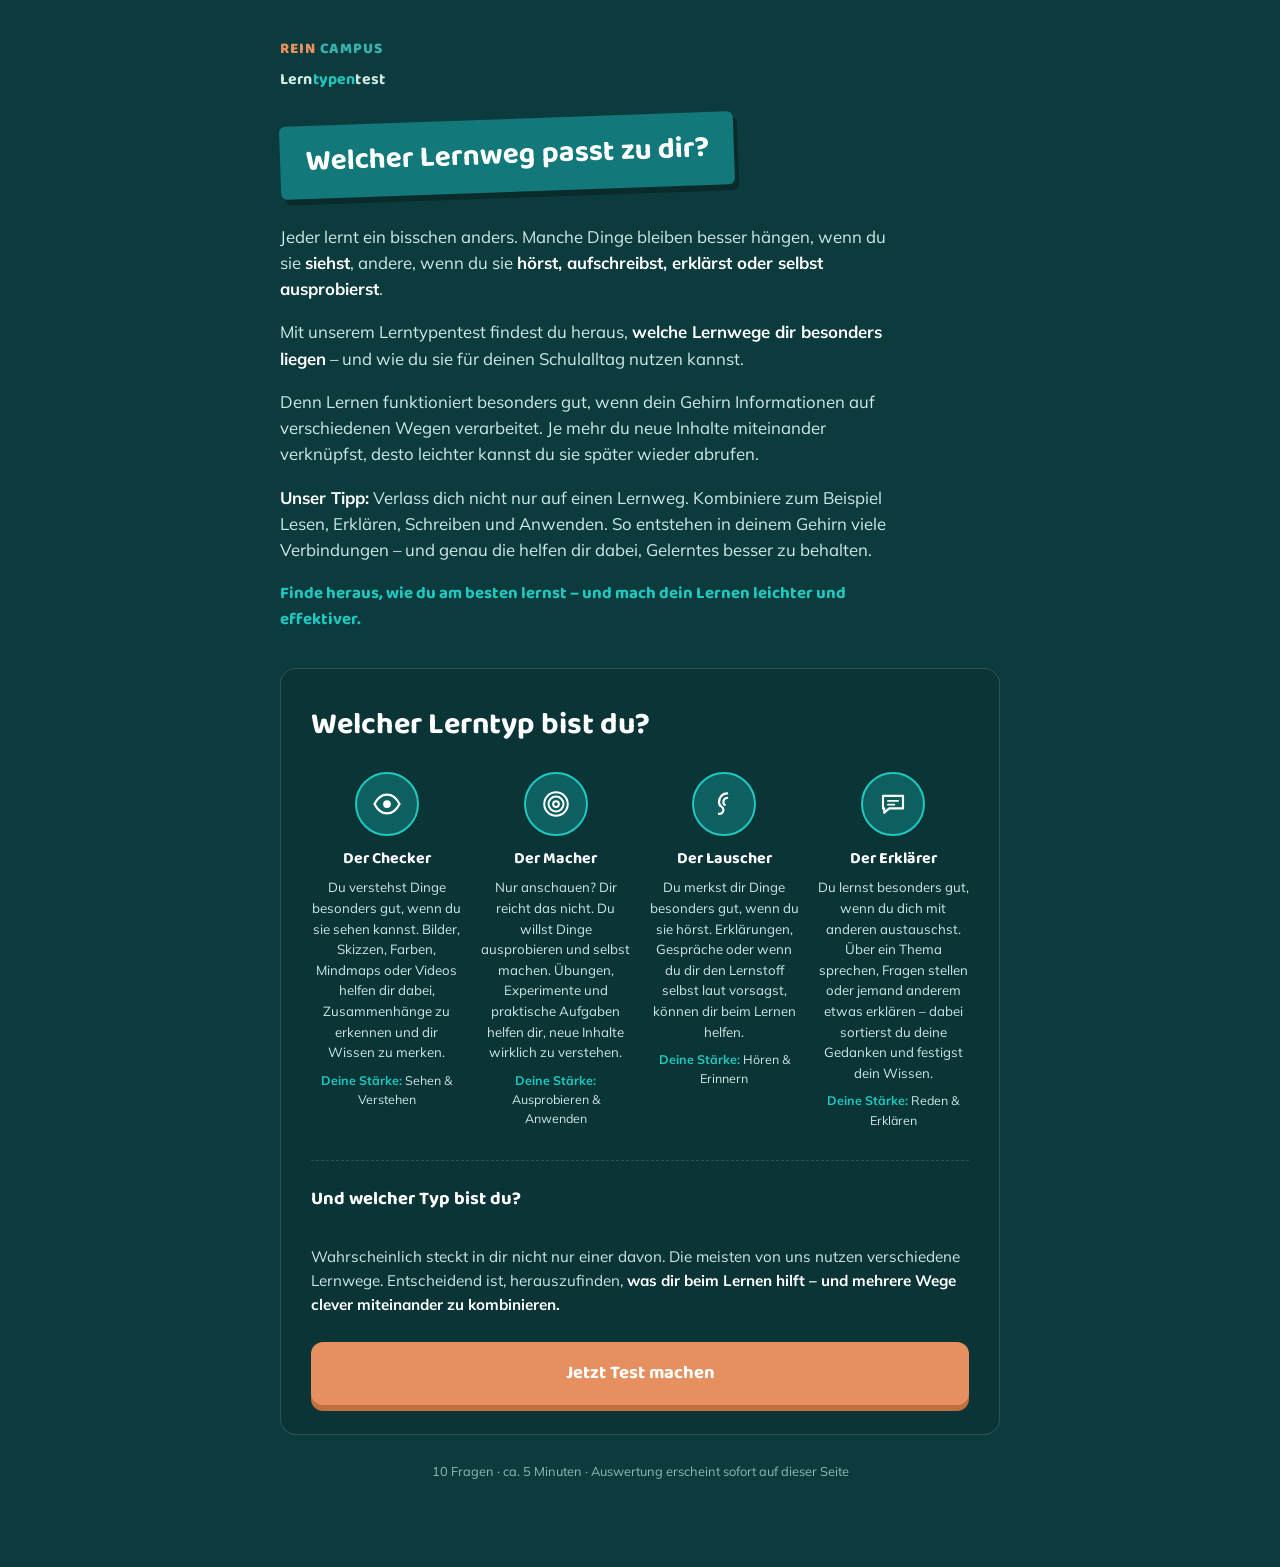
==== commit 0161667b: "ReinCampus-Wortmarke im Header ergänzen "REIN CAMPUS" als Schriftzug in den CI-Farben (Orange/Grün) " ====
--- a/index.html
+++ b/index.html
@@ -22,6 +22,7 @@
     --accent-pink-strong:#c8135f;
     --accent-orange:#e6905f;
     --accent-orange-strong:#c26f3f;
+    --rc-green:#38b2af;
     --teal-pop:#1fc9bf;
     --line:rgba(255,255,255,.14);
     --focus:#1fc9bf;
@@ -47,12 +48,21 @@
     text-wrap:balance;
   }
 
+  .brand-header{margin-bottom:1.6rem;}
+  .rc-wordmark{
+    font-family:'Baloo 2', system-ui, sans-serif;
+    font-weight:800;
+    font-size:.95rem;
+    letter-spacing:.06em;
+    margin-bottom:.4rem;
+  }
+  .rc-wordmark .rc-rein{color:var(--accent-orange);}
+  .rc-wordmark .rc-campus{color:var(--rc-green);}
   .brand{
     font-family:'Baloo 2', system-ui, sans-serif;
     font-weight:700;
     font-size:1rem;
     color:var(--ink-soft);
-    margin-bottom:1.6rem;
     letter-spacing:.01em;
   }
   .brand span{color:var(--teal-pop);}
@@ -438,7 +448,10 @@
 <body>
 <div class="wrap">
 
-  <div class="brand">Lern<span>typen</span>test</div>
+  <div class="brand-header">
+    <div class="rc-wordmark"><span class="rc-rein">REIN</span> <span class="rc-campus">CAMPUS</span></div>
+    <div class="brand">Lern<span>typen</span>test</div>
+  </div>
 
   <!-- INTRO -->
   <section id="screen-intro">
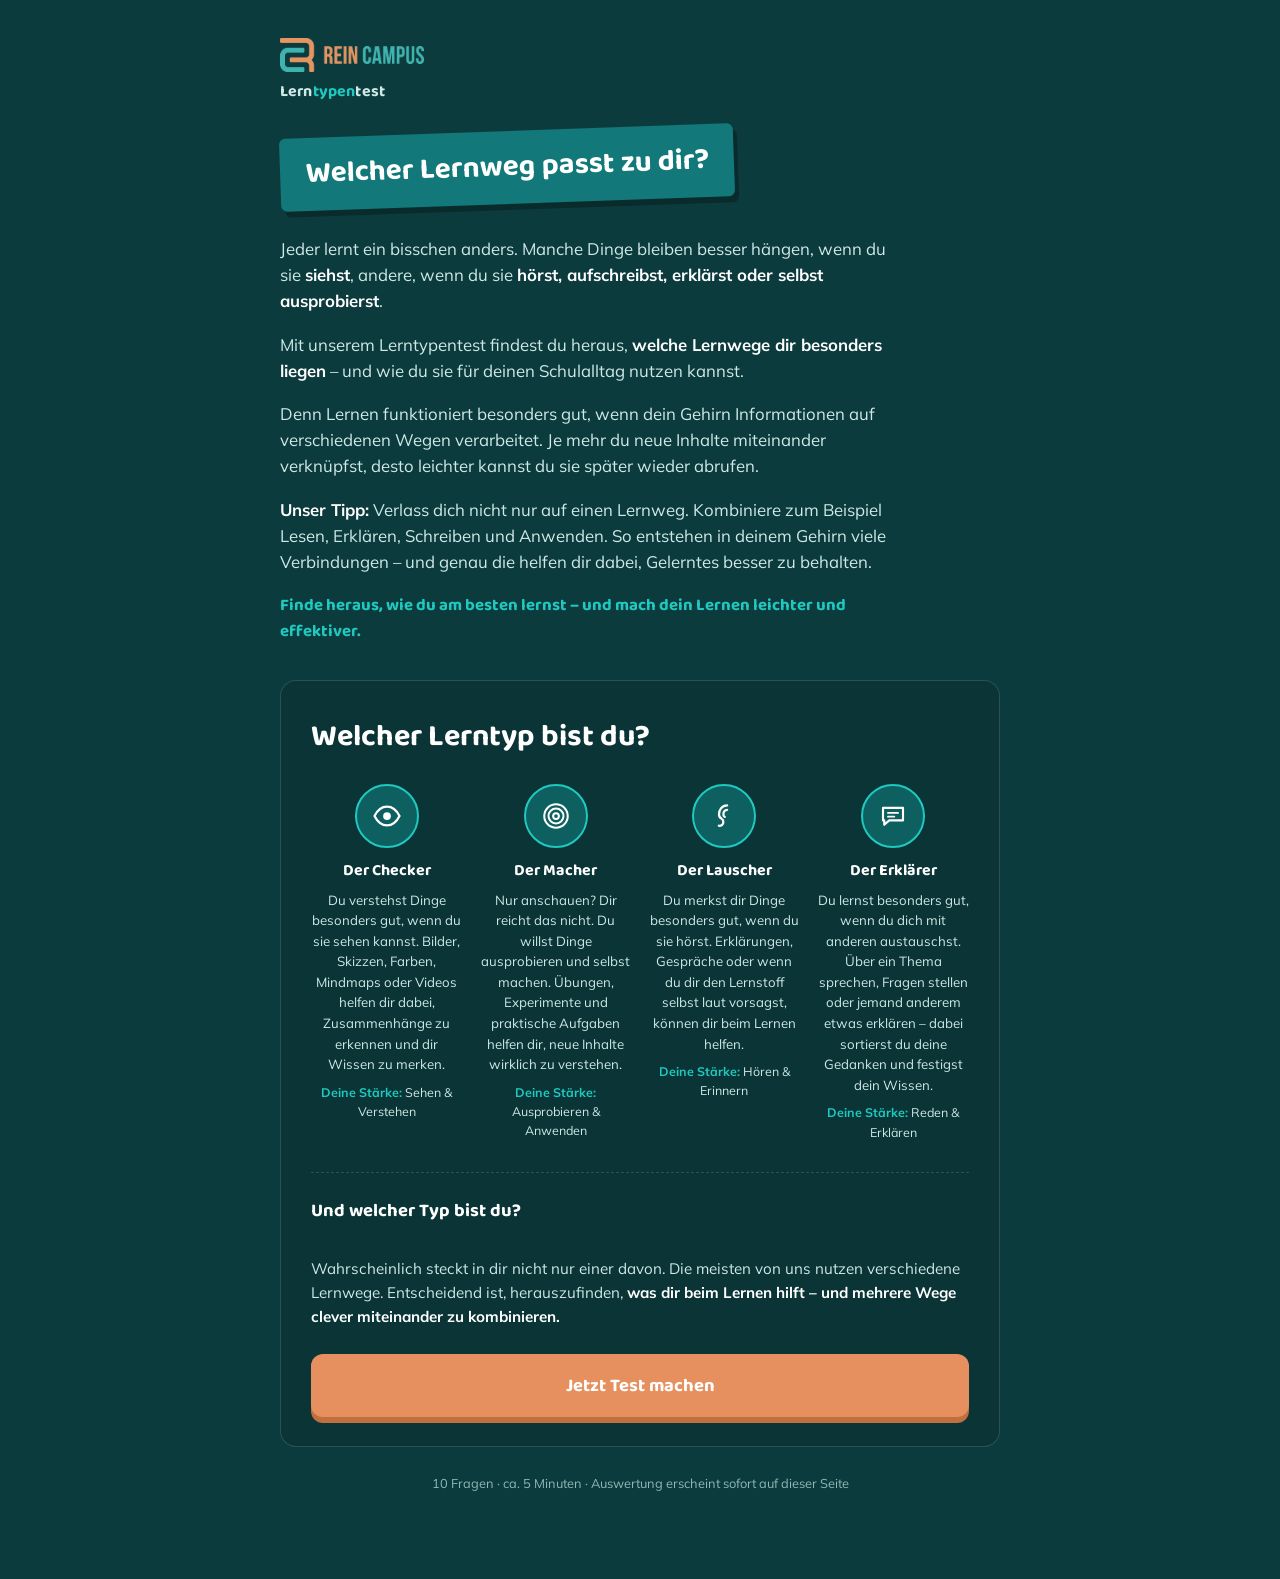
==== commit 79e6b86a: "Echtes ReinCampus-Logo einbauen Das im Chat gepostete Logo konnte aus dem lokalen Session-Verlauf ex" ====
--- a/index.html
+++ b/index.html
@@ -49,15 +49,12 @@
   }
 
   .brand-header{margin-bottom:1.6rem;}
-  .rc-wordmark{
-    font-family:'Baloo 2', system-ui, sans-serif;
-    font-weight:800;
-    font-size:.95rem;
-    letter-spacing:.06em;
-    margin-bottom:.4rem;
-  }
-  .rc-wordmark .rc-rein{color:var(--accent-orange);}
-  .rc-wordmark .rc-campus{color:var(--rc-green);}
+  .rc-logo{
+    height:34px;
+    width:auto;
+    display:block;
+    margin-bottom:.5rem;
+  }
   .brand{
     font-family:'Baloo 2', system-ui, sans-serif;
     font-weight:700;
@@ -449,7 +446,7 @@
 <div class="wrap">
 
   <div class="brand-header">
-    <div class="rc-wordmark"><span class="rc-rein">REIN</span> <span class="rc-campus">CAMPUS</span></div>
+    <img class="rc-logo" src="[data-uri]" width="700" height="165" alt="Rein Campus">
     <div class="brand">Lern<span>typen</span>test</div>
   </div>
 
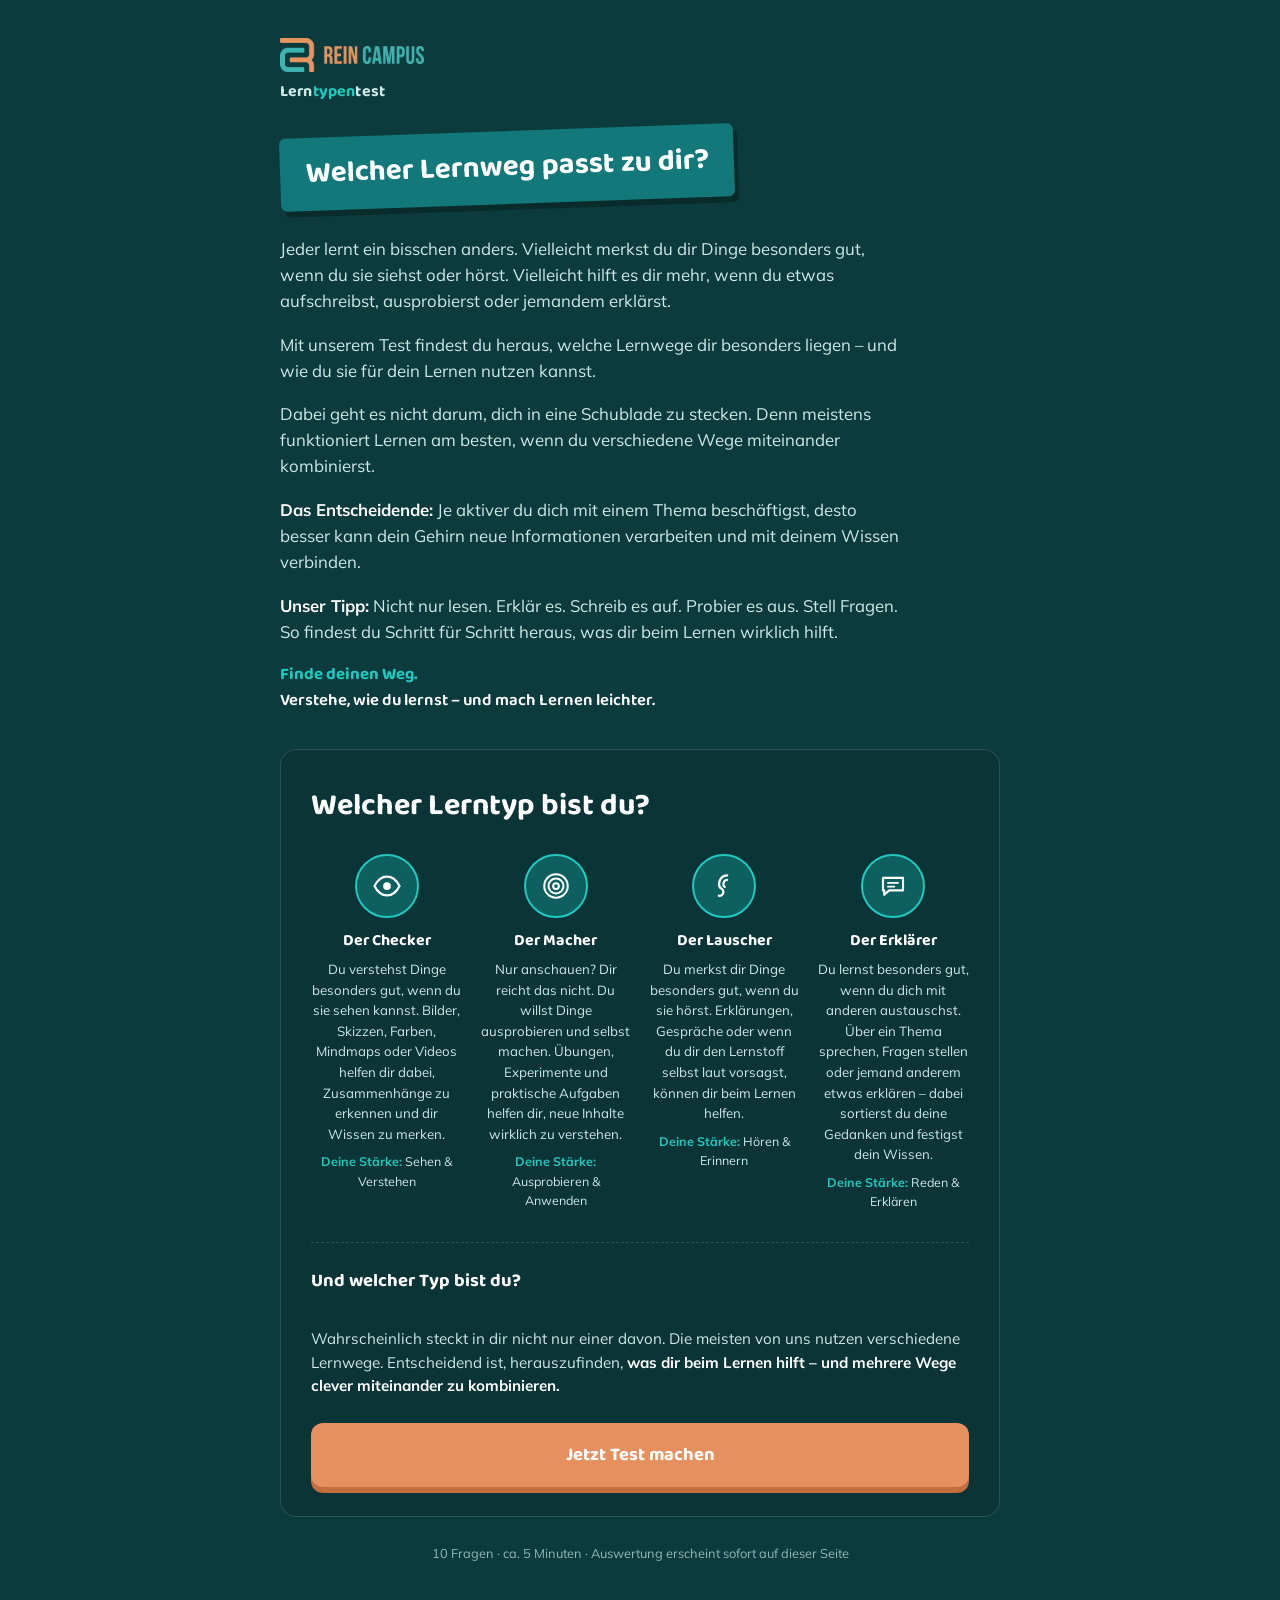
==== commit 27e33cfe: "Intro-Text der ersten Seite erneut überarbeiten Einleitungstext durch neue Fassung ersetzt: kürzere," ====
--- a/index.html
+++ b/index.html
@@ -455,11 +455,12 @@
     <div class="tag-banner">Welcher Lernweg passt zu dir?</div>
 
     <div class="intro-copy">
-      <p>Jeder lernt ein bisschen anders. Manche Dinge bleiben besser hängen, wenn du sie <strong>siehst</strong>, andere, wenn du sie <strong>hörst, aufschreibst, erklärst oder selbst ausprobierst</strong>.</p>
-      <p>Mit unserem Lerntypentest findest du heraus, <strong>welche Lernwege dir besonders liegen</strong> – und wie du sie für deinen Schulalltag nutzen kannst.</p>
-      <p>Denn Lernen funktioniert besonders gut, wenn dein Gehirn Informationen auf verschiedenen Wegen verarbeitet. Je mehr du neue Inhalte miteinander verknüpfst, desto leichter kannst du sie später wieder abrufen.</p>
-      <p><strong>Unser Tipp:</strong> Verlass dich nicht nur auf einen Lernweg. Kombiniere zum Beispiel Lesen, Erklären, Schreiben und Anwenden. So entstehen in deinem Gehirn viele Verbindungen – und genau die helfen dir dabei, Gelerntes besser zu behalten.</p>
-      <p class="intro-callout"><strong>Finde heraus, wie du am besten lernst – und mach dein Lernen leichter und effektiver.</strong></p>
+      <p>Jeder lernt ein bisschen anders. Vielleicht merkst du dir Dinge besonders gut, wenn du sie siehst oder hörst. Vielleicht hilft es dir mehr, wenn du etwas aufschreibst, ausprobierst oder jemandem erklärst.</p>
+      <p>Mit unserem Test findest du heraus, welche Lernwege dir besonders liegen – und wie du sie für dein Lernen nutzen kannst.</p>
+      <p>Dabei geht es nicht darum, dich in eine Schublade zu stecken. Denn meistens funktioniert Lernen am besten, wenn du verschiedene Wege miteinander kombinierst.</p>
+      <p><strong>Das Entscheidende:</strong> Je aktiver du dich mit einem Thema beschäftigst, desto besser kann dein Gehirn neue Informationen verarbeiten und mit deinem Wissen verbinden.</p>
+      <p><strong>Unser Tipp:</strong> Nicht nur lesen. Erklär es. Schreib es auf. Probier es aus. Stell Fragen. So findest du Schritt für Schritt heraus, was dir beim Lernen wirklich hilft.</p>
+      <p class="intro-callout"><strong>Finde deinen Weg.</strong><br>Verstehe, wie du lernst – und mach Lernen leichter.</p>
     </div>
 
     <div class="type-panel">
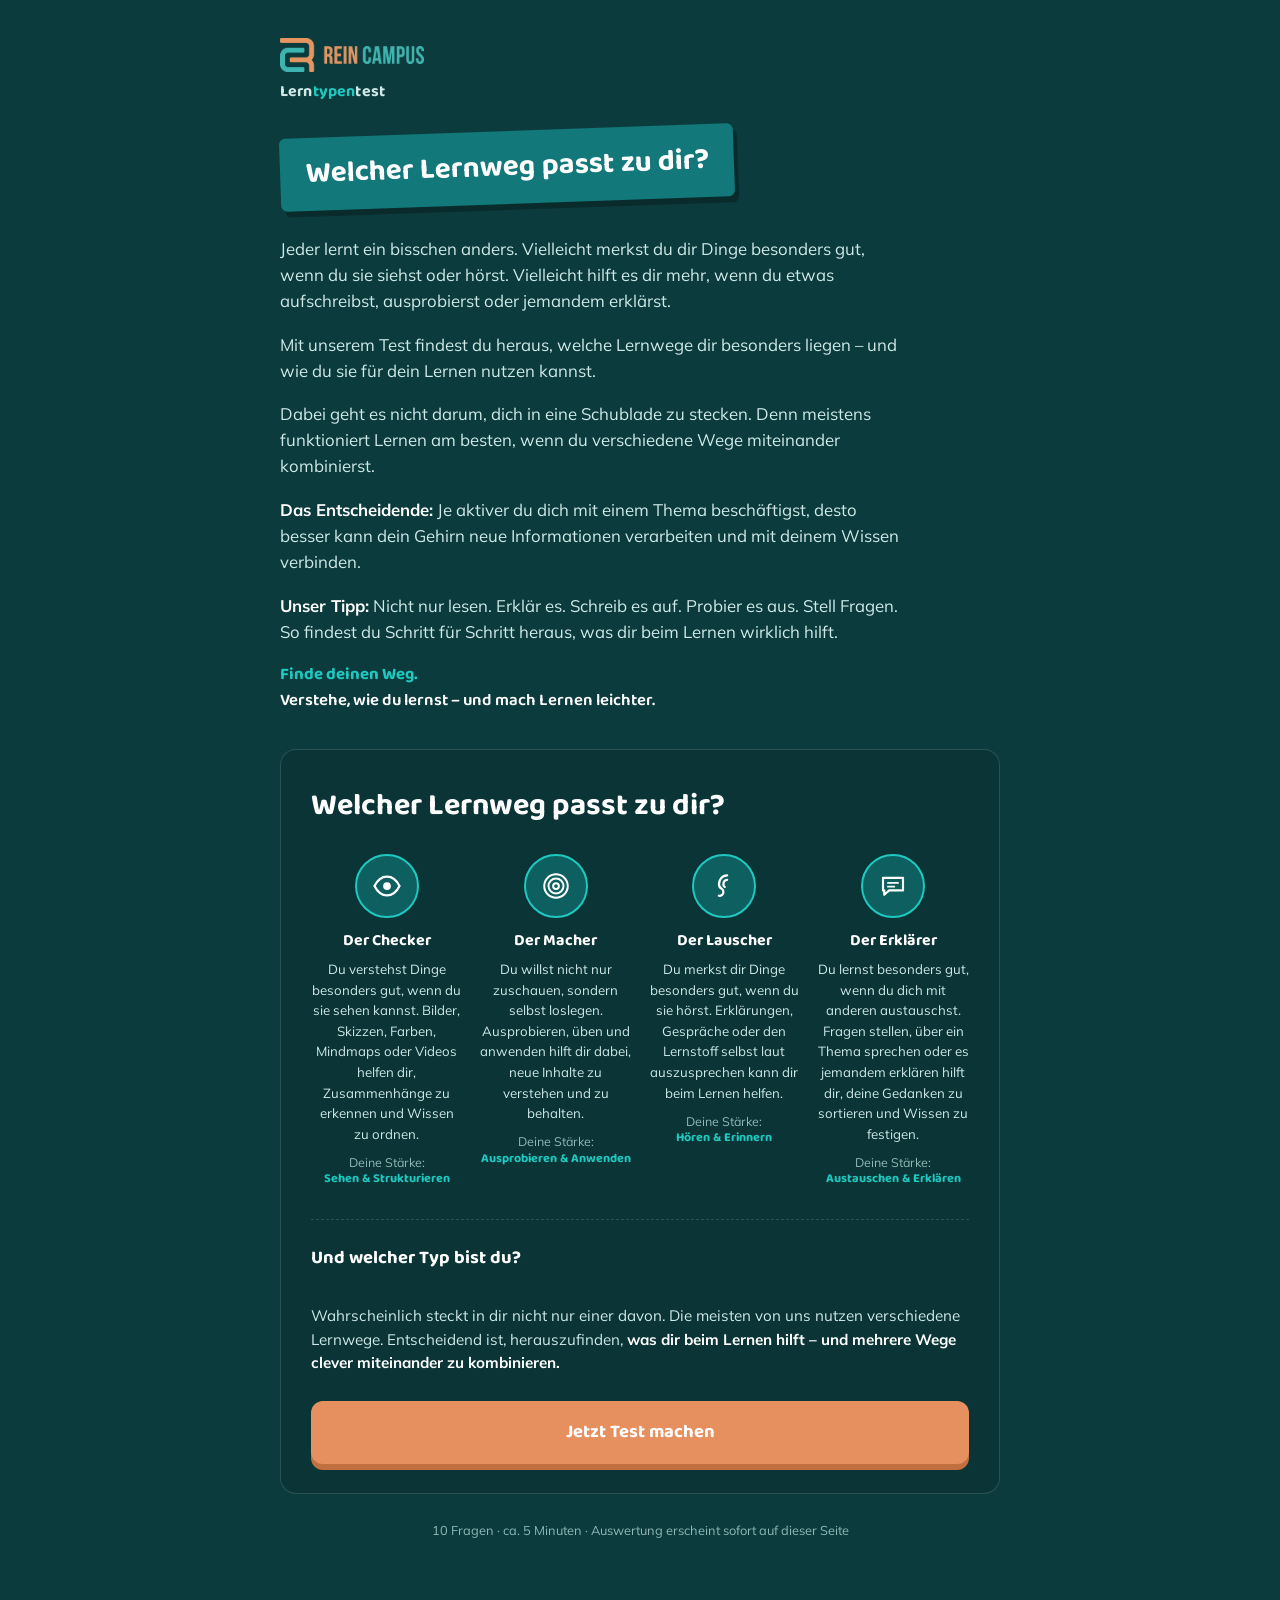
==== commit 25062db4: "Typkarten-Texte und Überschrift aktualisieren Abschnittsüberschrift auf "Welcher Lernweg passt zu di" ====
--- a/index.html
+++ b/index.html
@@ -132,10 +132,20 @@
     margin:0;
   }
   .type-item .type-strength{
-    margin-top:.5rem;
+    margin-top:.6rem;
     font-size:.78rem;
-  }
-  .type-item .type-strength strong{color:var(--teal-pop);}
+    line-height:1.4;
+  }
+  .type-item .type-strength .label{
+    display:block;
+    color:var(--ink-mute);
+  }
+  .type-item .type-strength .value{
+    display:block;
+    font-family:'Baloo 2', system-ui, sans-serif;
+    font-weight:700;
+    color:var(--teal-pop);
+  }
 
   .type-outro{
     margin:0 0 1.6rem;
@@ -464,7 +474,7 @@
     </div>
 
     <div class="type-panel">
-      <h2>Welcher Lerntyp bist du?</h2>
+      <h2>Welcher Lernweg passt zu dir?</h2>
       <div class="type-grid" id="type-grid"></div>
       <p class="type-outro"><strong>Und welcher Typ bist du?</strong><br>Wahrscheinlich steckt in dir nicht nur einer davon. Die meisten von uns nutzen verschiedene Lernwege. Entscheidend ist, herauszufinden, <strong>was dir beim Lernen hilft – und mehrere Wege clever miteinander zu kombinieren.</strong></p>
       <button class="cta" id="start-test" type="button">Jetzt Test machen</button>
@@ -525,8 +535,8 @@
   const TYPES = {
     checker:{
       name:'Checker', name_key:'visuell',
-      short:'Du verstehst Dinge besonders gut, wenn du sie sehen kannst. Bilder, Skizzen, Farben, Mindmaps oder Videos helfen dir dabei, Zusammenhänge zu erkennen und dir Wissen zu merken.',
-      strength:'Sehen &amp; Verstehen',
+      short:'Du verstehst Dinge besonders gut, wenn du sie sehen kannst. Bilder, Skizzen, Farben, Mindmaps oder Videos helfen dir, Zusammenhänge zu erkennen und Wissen zu ordnen.',
+      strength:'Sehen &amp; Strukturieren',
       tagline:'Lernen durch Sehen liegt dir besonders.',
       paragraphs:[
         'Du verstehst Dinge besonders gut, wenn du sie vor dir sehen kannst. Bilder, Skizzen, Grafiken, Farben oder Videos helfen dir dabei, Zusammenhänge zu erkennen und neue Informationen zu ordnen.',
@@ -552,7 +562,7 @@
     },
     macher:{
       name:'Macher', name_key:'motorisch',
-      short:'Nur anschauen? Dir reicht das nicht. Du willst Dinge ausprobieren und selbst machen. Übungen, Experimente und praktische Aufgaben helfen dir, neue Inhalte wirklich zu verstehen.',
+      short:'Du willst nicht nur zuschauen, sondern selbst loslegen. Ausprobieren, üben und anwenden hilft dir dabei, neue Inhalte zu verstehen und zu behalten.',
       strength:'Ausprobieren &amp; Anwenden',
       tagline:'Lernen durch Ausprobieren liegt dir besonders.',
       paragraphs:[
@@ -577,7 +587,7 @@
     },
     lauscher:{
       name:'Lauscher', name_key:'auditiv',
-      short:'Du merkst dir Dinge besonders gut, wenn du sie hörst. Erklärungen, Gespräche oder wenn du dir den Lernstoff selbst laut vorsagst, können dir beim Lernen helfen.',
+      short:'Du merkst dir Dinge besonders gut, wenn du sie hörst. Erklärungen, Gespräche oder den Lernstoff selbst laut auszusprechen kann dir beim Lernen helfen.',
       strength:'Hören &amp; Erinnern',
       tagline:'Lernen durch Hören liegt dir besonders.',
       paragraphs:[
@@ -602,8 +612,8 @@
     },
     schnacker:{
       name:'Erklärer', name_key:'kommunikativ',
-      short:'Du lernst besonders gut, wenn du dich mit anderen austauschst. Über ein Thema sprechen, Fragen stellen oder jemand anderem etwas erklären – dabei sortierst du deine Gedanken und festigst dein Wissen.',
-      strength:'Reden &amp; Erklären',
+      short:'Du lernst besonders gut, wenn du dich mit anderen austauschst. Fragen stellen, über ein Thema sprechen oder es jemandem erklären hilft dir, deine Gedanken zu sortieren und Wissen zu festigen.',
+      strength:'Austauschen &amp; Erklären',
       tagline:'Lernen durch Austausch liegt dir besonders.',
       paragraphs:[
         'Du verstehst Dinge besonders gut, wenn du darüber sprechen, Fragen stellen und deine Gedanken mit anderen teilen kannst. Einfach nur lesen und auswendig lernen? Das reicht dir oft nicht.',
@@ -756,7 +766,7 @@
         '<div class="type-icon">' + ICONS[key] + '</div>' +
         '<h3>Der ' + t.name + '</h3>' +
         '<p>' + t.short + '</p>' +
-        '<p class="type-strength"><strong>Deine Stärke:</strong> ' + t.strength + '</p>' +
+        '<p class="type-strength"><span class="label">Deine Stärke:</span><span class="value">' + t.strength + '</span></p>' +
         '</div>';
     }).join('');
   }
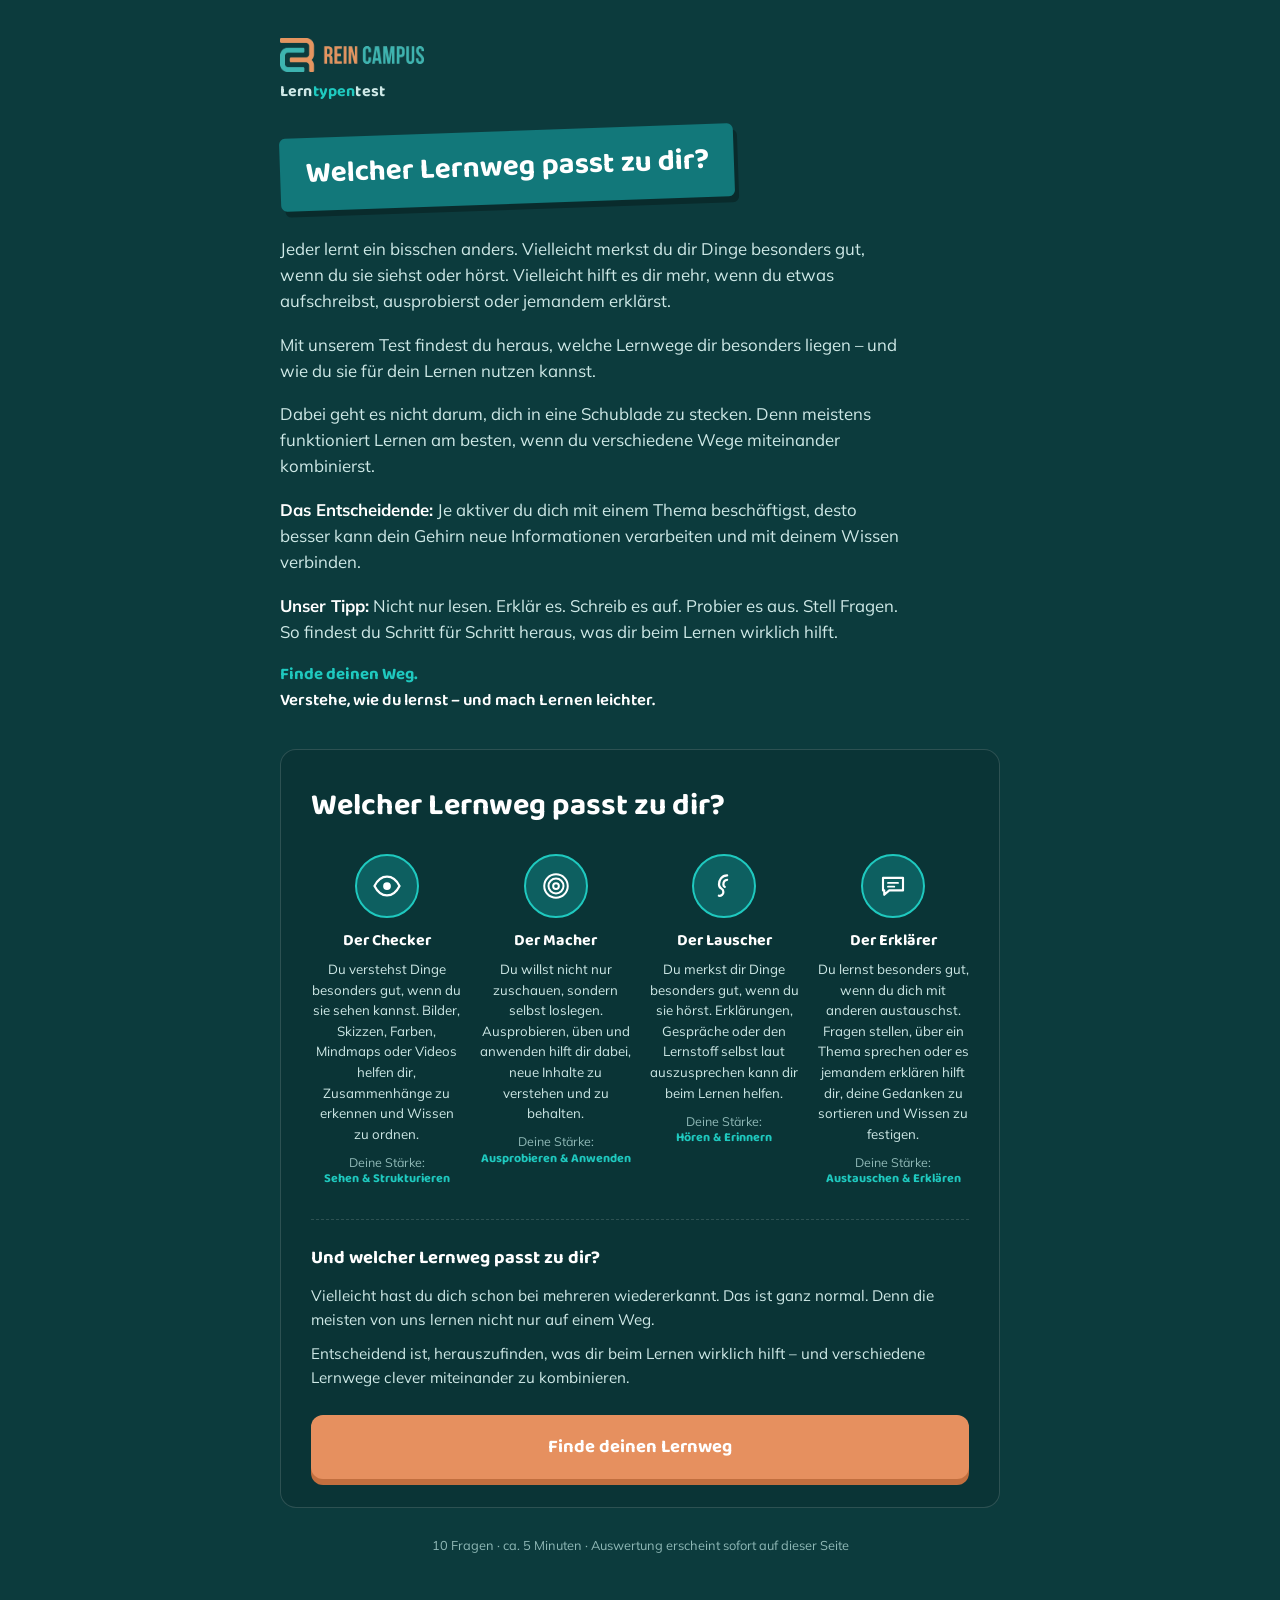
==== commit 5dd7b47d: "Abschlusstext vor CTA und Button-Beschriftung anpassen "Und welcher Typ bist du?" durch "Und welcher" ====
--- a/index.html
+++ b/index.html
@@ -151,17 +151,17 @@
     margin:0 0 1.6rem;
     padding-top:1.5rem;
     border-top:1px dashed var(--line);
+  }
+  .type-outro h3{
+    font-size:1.15rem;
+    margin:0 0 .7rem;
+  }
+  .type-outro p{
     color:var(--ink-soft);
     font-size:.95rem;
-  }
-  .type-outro strong{color:var(--ink); font-weight:700;}
-  .type-outro > strong:first-child{
-    display:block;
-    font-family:'Baloo 2', system-ui, sans-serif;
-    font-size:1.15rem;
-    color:var(--ink);
-    margin-bottom:.5rem;
-  }
+    margin:0 0 .7rem;
+  }
+  .type-outro p:last-child{margin-bottom:0;}
 
   button.cta{
     display:block;
@@ -476,8 +476,12 @@
     <div class="type-panel">
       <h2>Welcher Lernweg passt zu dir?</h2>
       <div class="type-grid" id="type-grid"></div>
-      <p class="type-outro"><strong>Und welcher Typ bist du?</strong><br>Wahrscheinlich steckt in dir nicht nur einer davon. Die meisten von uns nutzen verschiedene Lernwege. Entscheidend ist, herauszufinden, <strong>was dir beim Lernen hilft – und mehrere Wege clever miteinander zu kombinieren.</strong></p>
-      <button class="cta" id="start-test" type="button">Jetzt Test machen</button>
+      <div class="type-outro">
+        <h3>Und welcher Lernweg passt zu dir?</h3>
+        <p>Vielleicht hast du dich schon bei mehreren wiedererkannt. Das ist ganz normal. Denn die meisten von uns lernen nicht nur auf einem Weg.</p>
+        <p>Entscheidend ist, herauszufinden, was dir beim Lernen wirklich hilft – und verschiedene Lernwege clever miteinander zu kombinieren.</p>
+      </div>
+      <button class="cta" id="start-test" type="button">Finde deinen Lernweg</button>
     </div>
     <p class="fineprint">10 Fragen &middot; ca. 5 Minuten &middot; Auswertung erscheint sofort auf dieser Seite</p>
   </section>
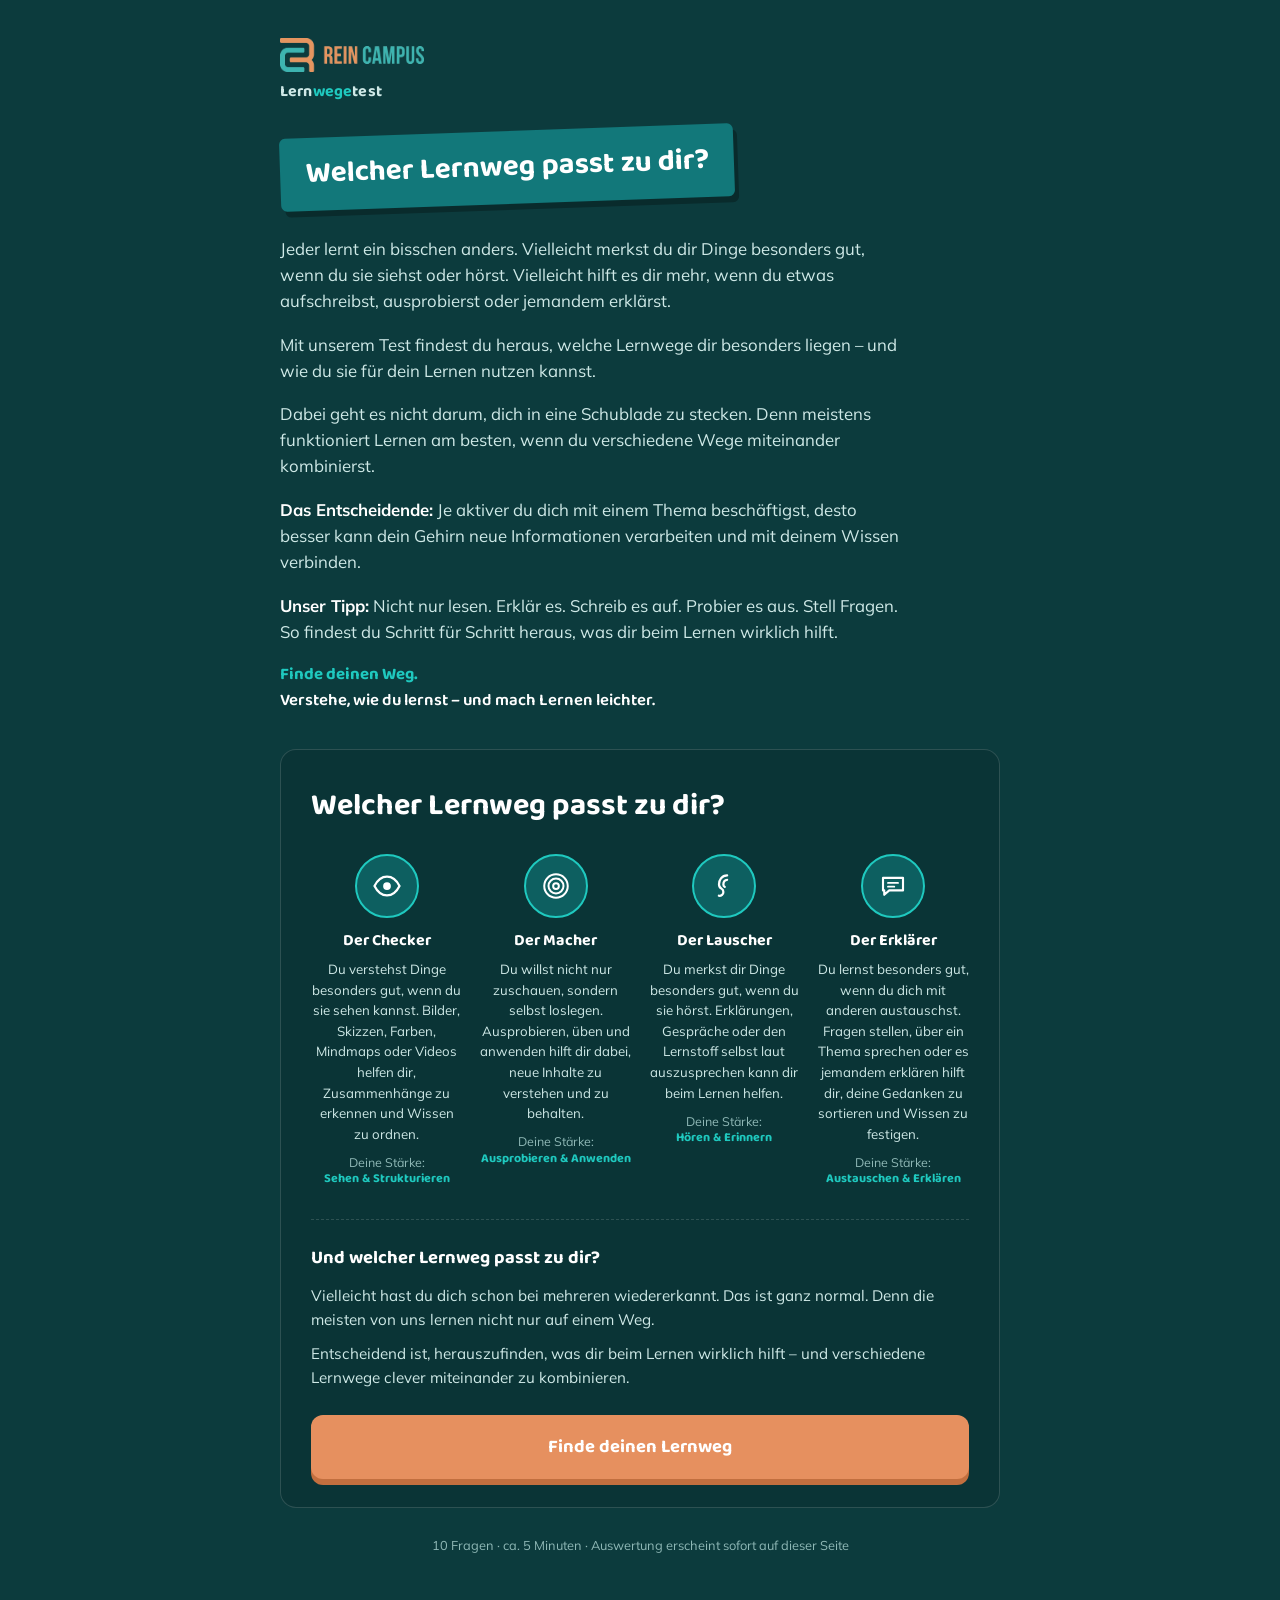
==== commit c0879eb9: ""Lerntypentest" in "Lernwegetest" umbenennen Titel oben im Header und Browser-Tab-Titel angepasst.  " ====
--- a/index.html
+++ b/index.html
@@ -3,7 +3,7 @@
 <head>
 <meta charset="UTF-8">
 <meta name="viewport" content="width=device-width, initial-scale=1.0">
-<title>Lerntypentest</title>
+<title>Lernwegetest</title>
 <meta name="description" content="Finde in wenigen Minuten heraus, ob du Checker, Macher, Lauscher oder Schnacker bist – mit sofortiger Auswertung direkt auf der Seite.">
 <link rel="preconnect" href="https://fonts.googleapis.com">
 <link rel="preconnect" href="https://fonts.gstatic.com" crossorigin>
@@ -457,7 +457,7 @@
 
   <div class="brand-header">
     <img class="rc-logo" src="[data-uri]" width="700" height="165" alt="Rein Campus">
-    <div class="brand">Lern<span>typen</span>test</div>
+    <div class="brand">Lern<span>wege</span>test</div>
   </div>
 
   <!-- INTRO -->
